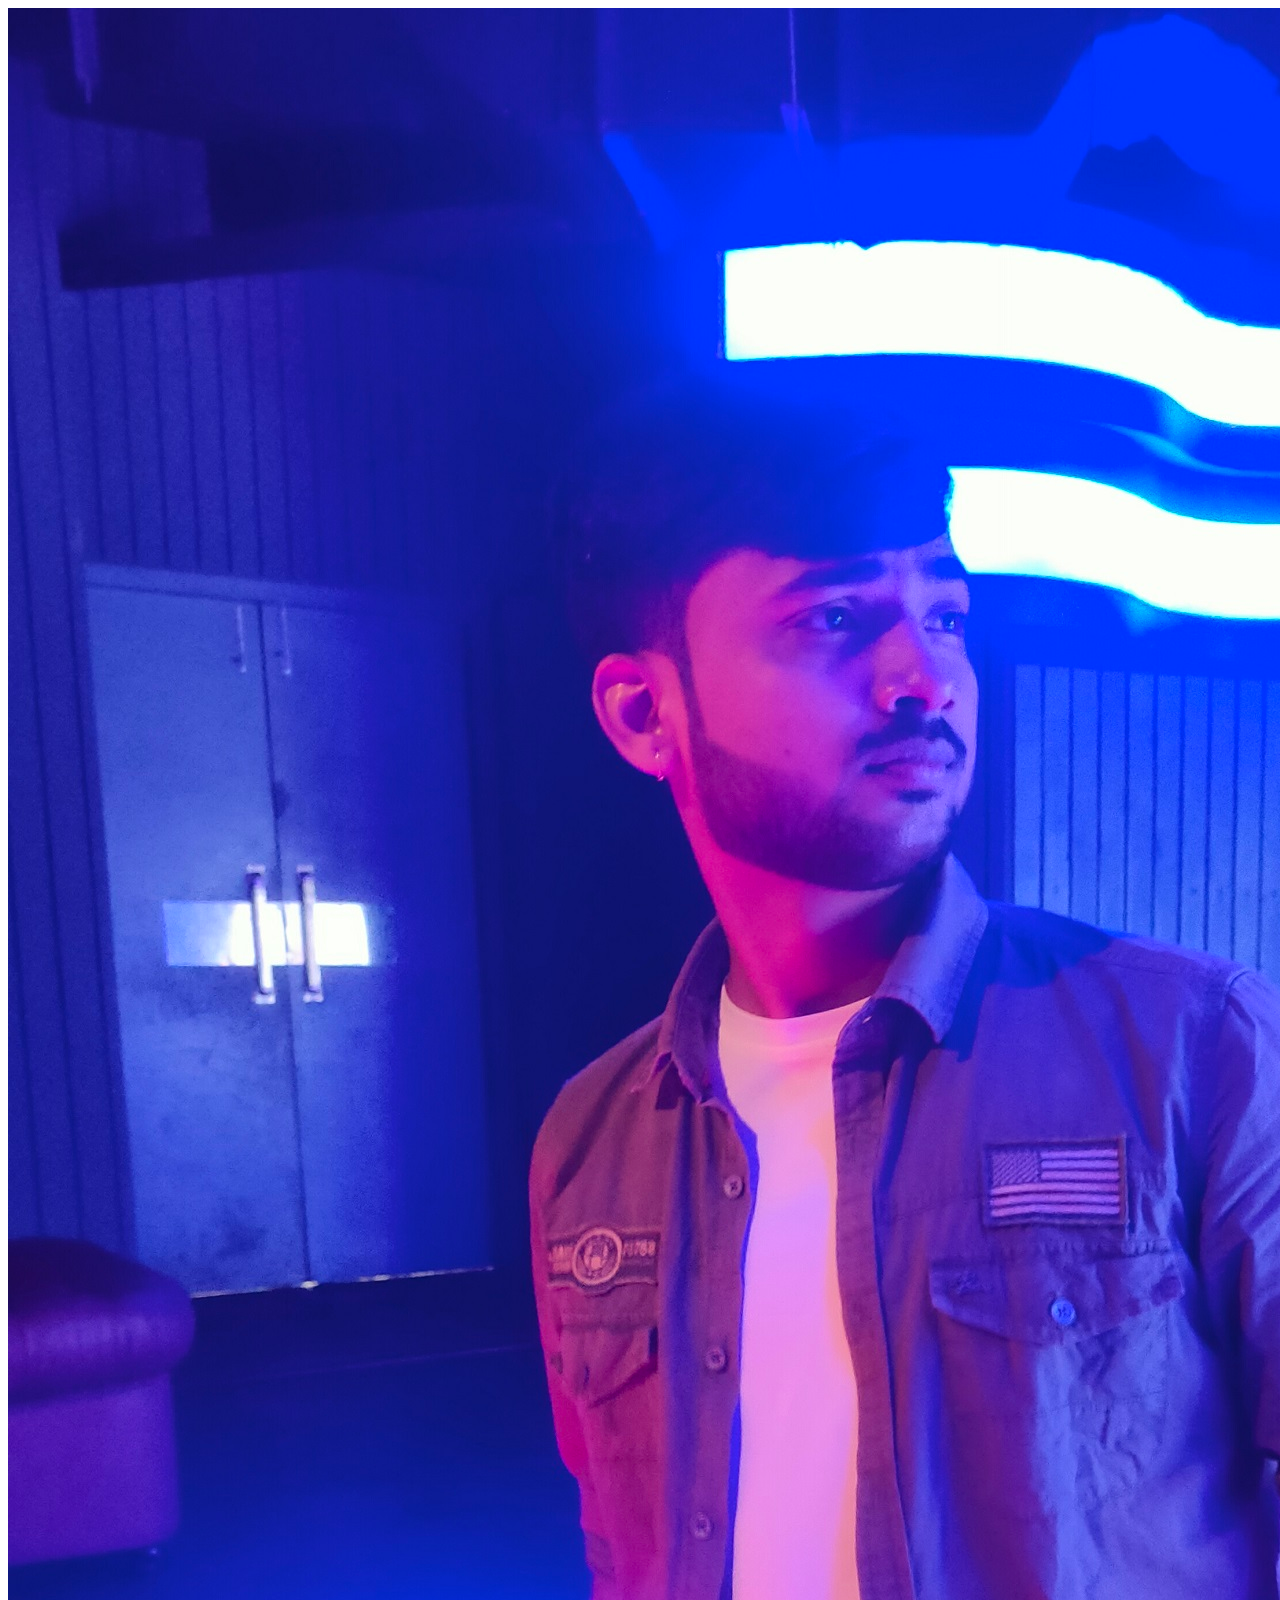
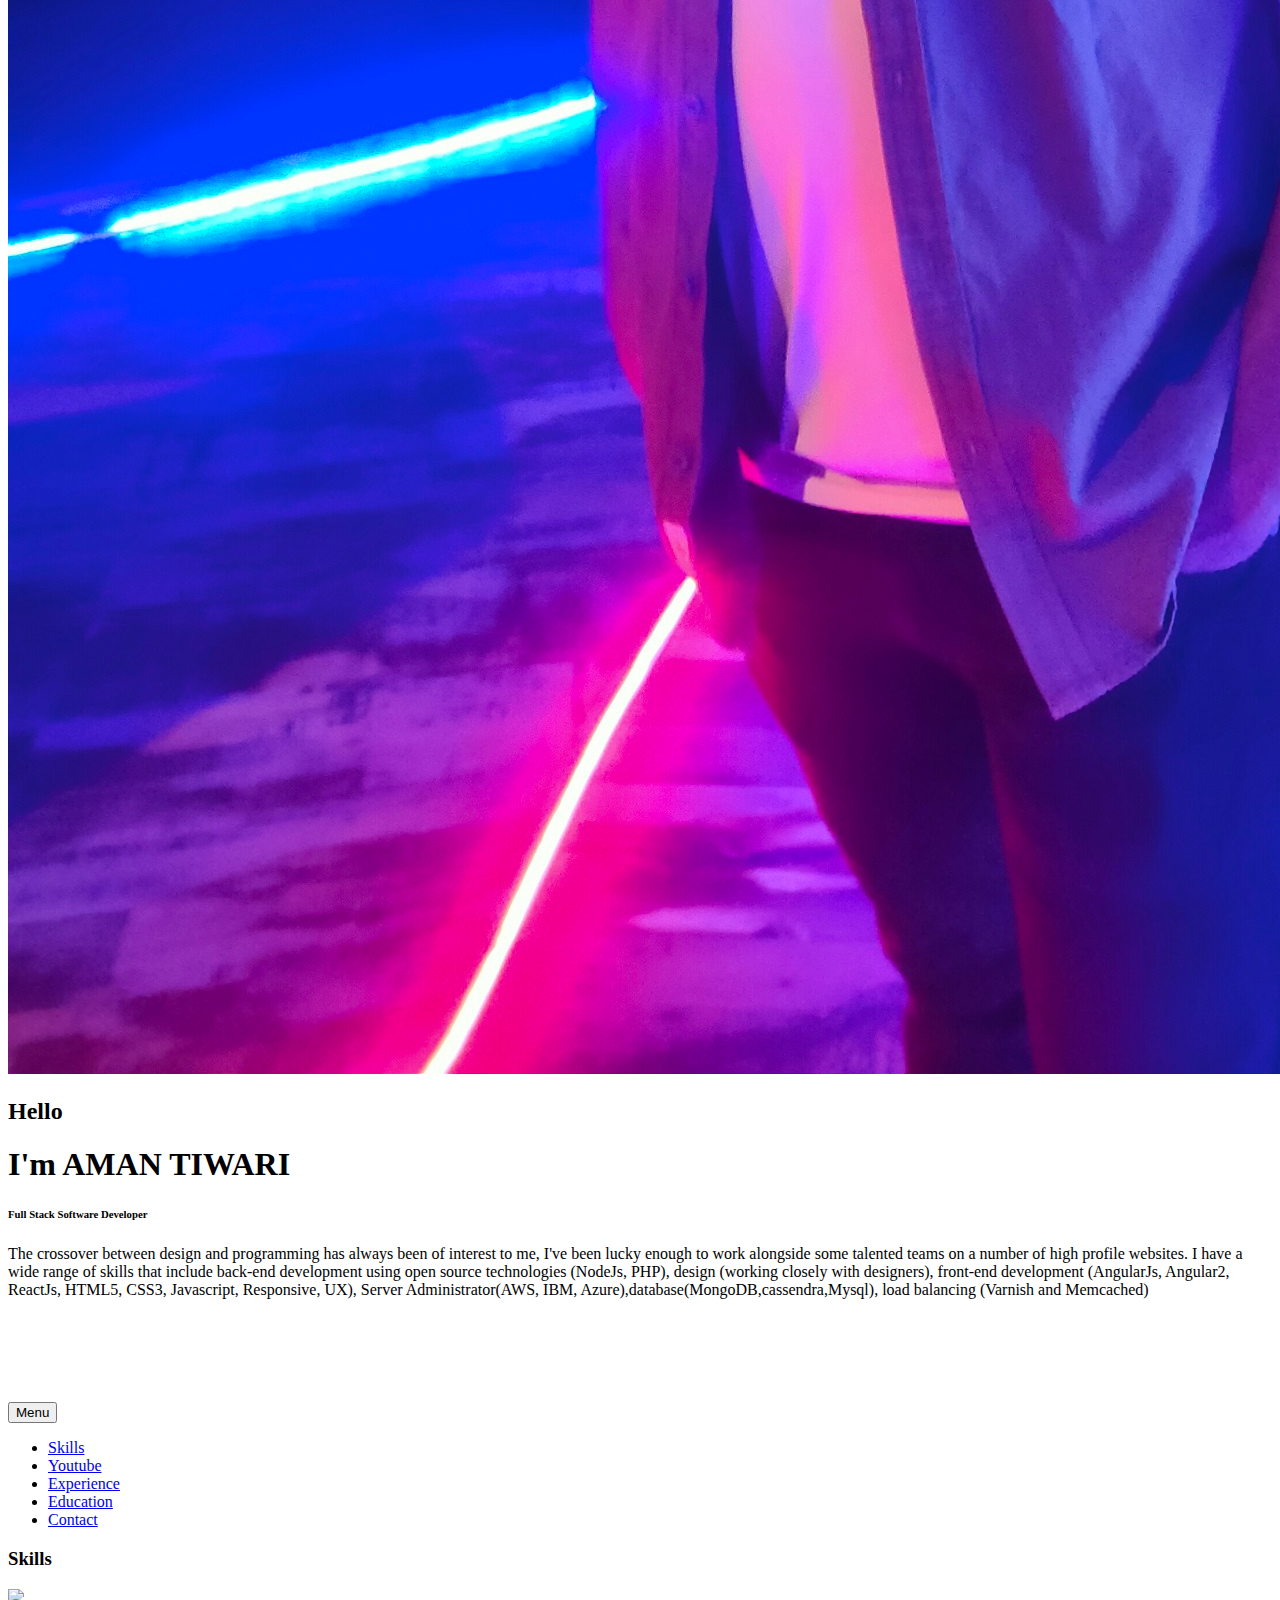
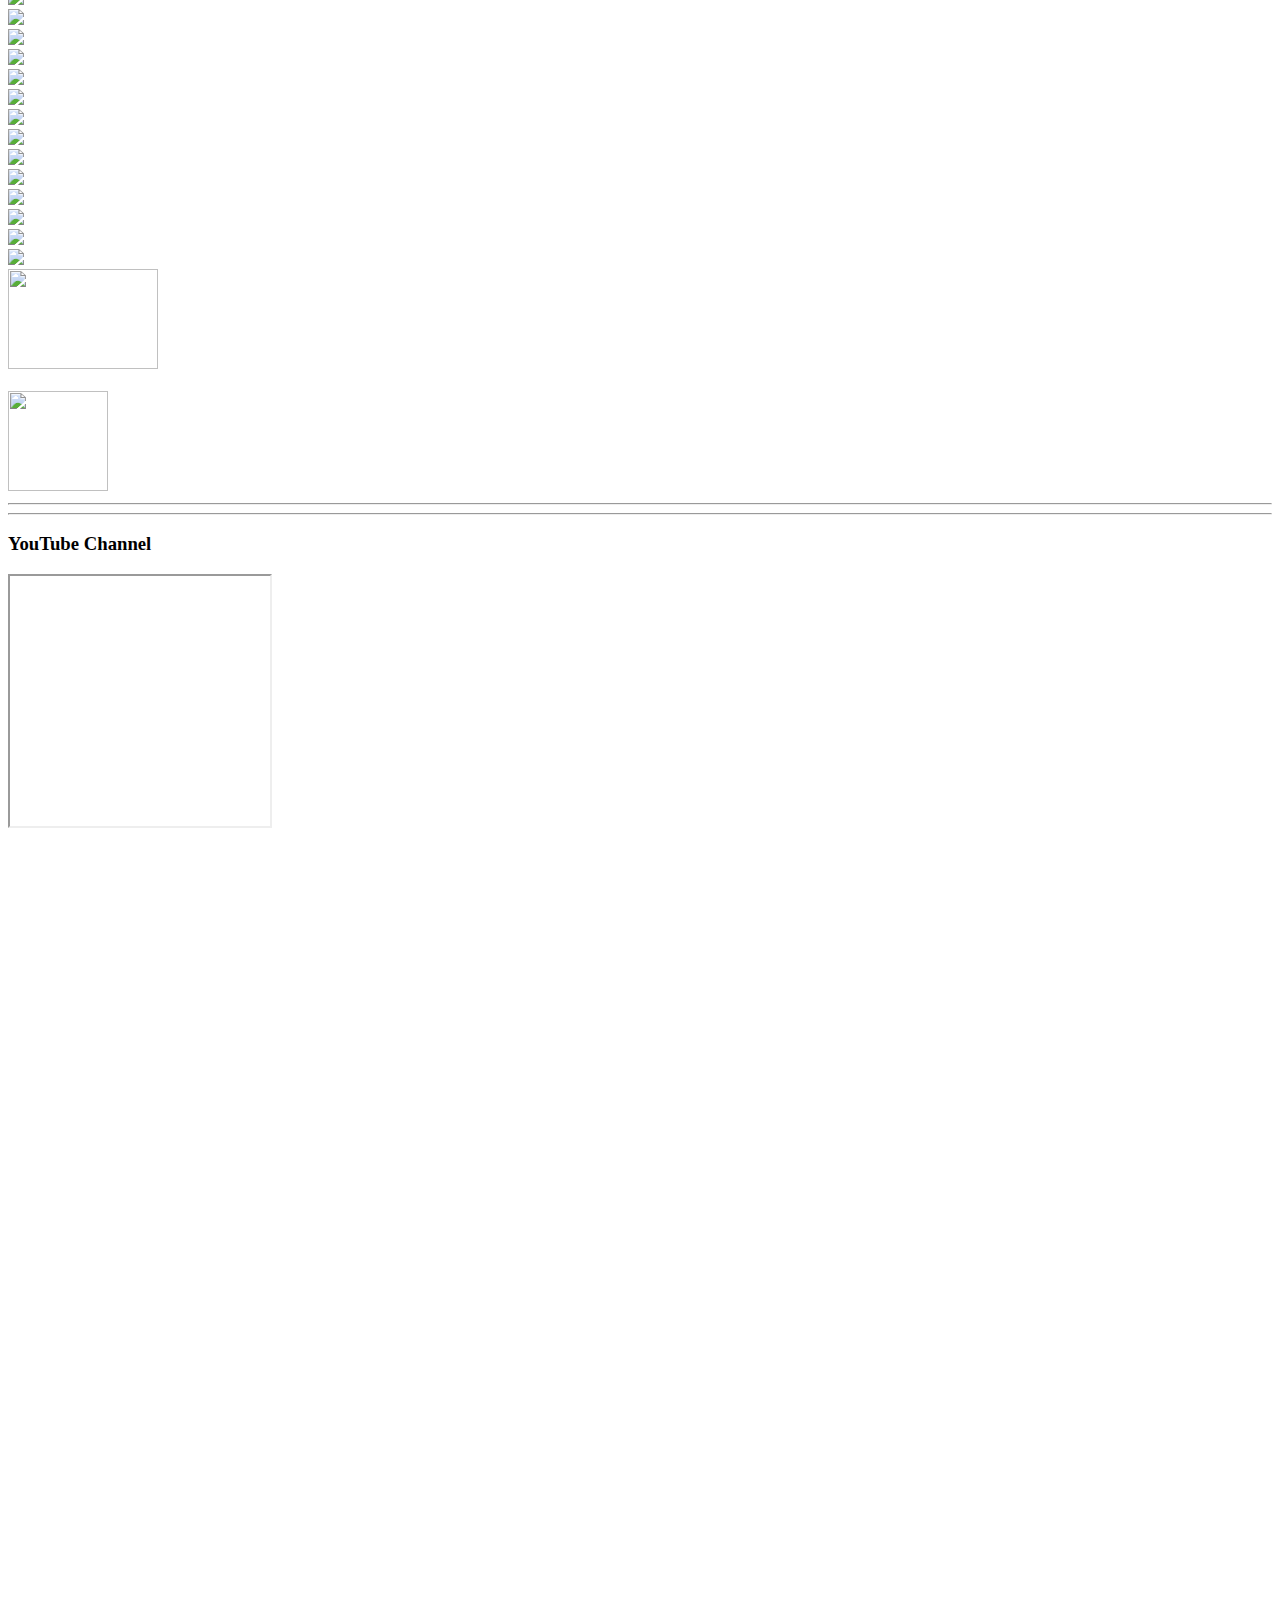
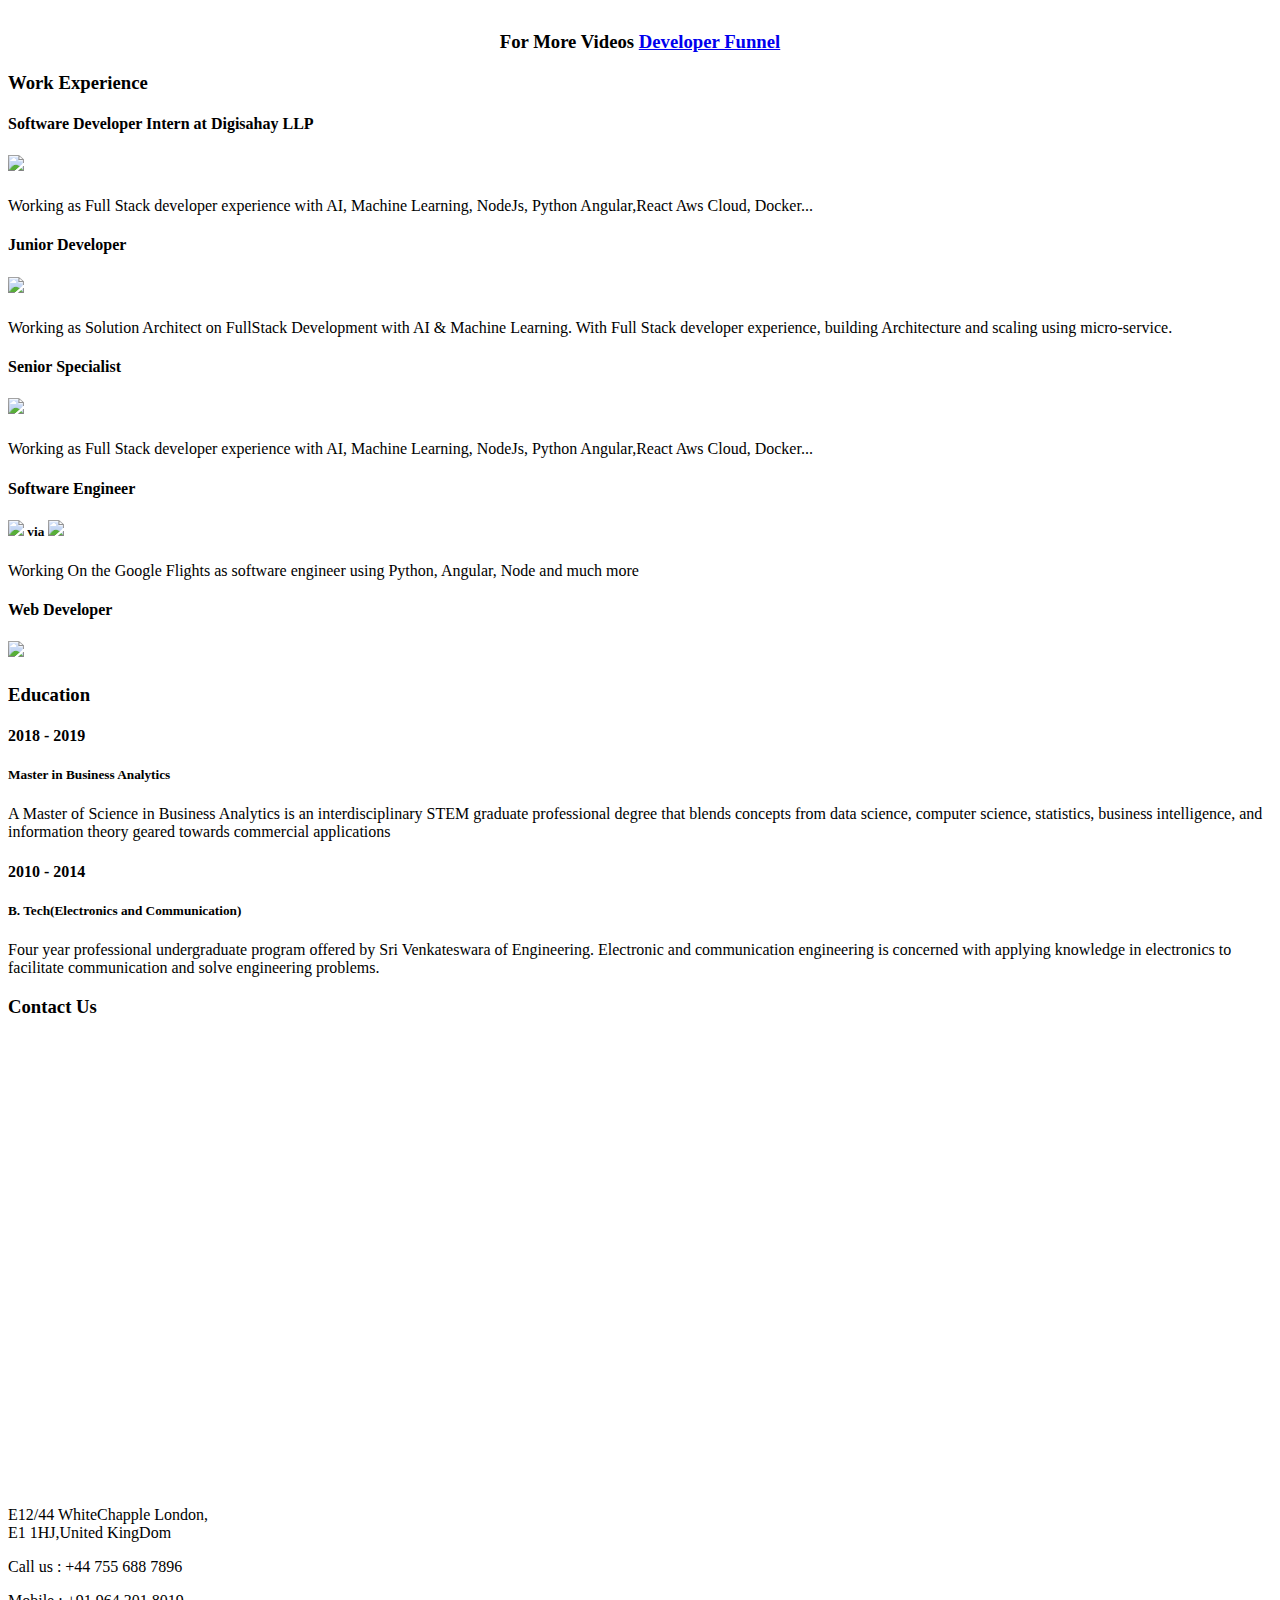
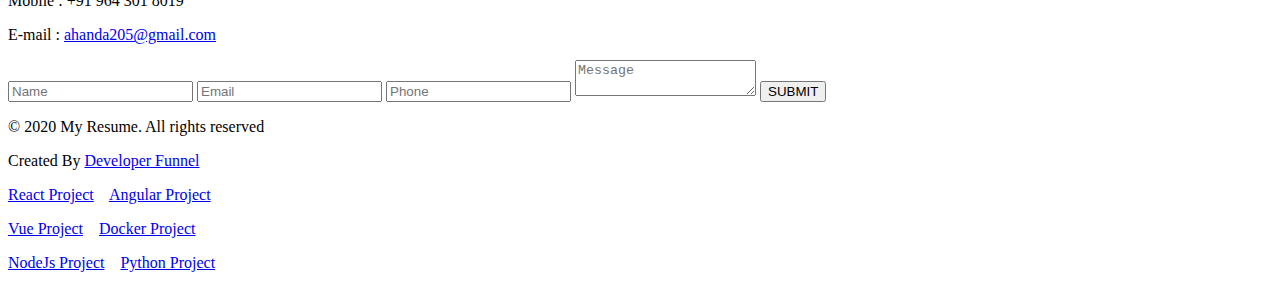
==== index.html @ 2a873261 "updated data" ====
<!DOCTYPE html>
<html>
<head>
	<title>Aman Tiwari- FULL STACK DEVELOPER</title>
	<meta name="viewport" content="width=device-width, initial-scale=1">
	<meta http-equiv="Content-Type" content="text/html; charset=utf-8" />
	<meta name="description"
		content="Full Stack Developer with 8+ Years Experience in Technologies Like Angular7, React, MEAN & MERN Stack, TypeScript, Node, JavaScript, AWS, devops and many more" />

	<meta name="keywords" content="Aman Tiwari, amantiwari, AMAN TIWARI,amantiwari8861,Amantiwari8861, developer, experince, docker, noida, gurgaon, modi, bjp,DeveloperFunnel,Developer Funnel,
artificial intelligence, machine learning, AWS, Angular7, React, Mean, Mern, MongoDb, Python, Php, accenture, ibm, facebook, youtube, netflix, new year, 2019, holidays, elections, olympics, Apple
	SmartPhone Compatible web template, free WebDesigns for Nokia, Samsung, LG, SonyEricsson, Motorola web design" />
	<script
		type="application/x-javascript"> addEventListener("load", function() { setTimeout(hideURLbar, 0); }, false); function hideURLbar(){ window.scrollTo(0,1); } </script>
	<!--mobile apps-->
	<!--Custom Theme files-->
	<link href="css/bootstrap.css" type="text/css" rel="stylesheet" media="all">
	<link href="css/style.css" type="text/css" rel="stylesheet" media="all">
	<link rel="stylesheet" href="css/swipebox.css">
	<!--//Custom Theme files-->
	<!--js-->
	<script src="js/jquery-1.11.1.min.js"></script>
	<link href="css/stackpath.bootstrapcdn.com/font-awesome/4.7.0/css/font-awesome.min.css" rel="stylesheet" />

	<!-- //js -->
	<!--web-fonts-->
	<link href='http://fonts.googleapis.com/css?family=Overlock:400,400italic,700,700italic,900,900italic'
		rel='stylesheet' type='text/css'>
	<link href='http://fonts.googleapis.com/css?family=Roboto+Condensed:400,300,300italic,400italic,700,700italic'
		rel='stylesheet' type='text/css'>
	<!--//web-fonts-->
	<!--start-smooth-scrolling-->
	<script type="text/javascript" src="js/move-top.js"></script>
	<script type="text/javascript" src="js/easing.js"></script>
	<script type="text/javascript">
		jQuery(document).ready(function ($) {
			$(".scroll").click(function (event) {
				event.preventDefault();
				$('html,body').animate({ scrollTop: $(this.hash).offset().top }, 1000);
			});
		});
	</script>
	<!--//end-smooth-scrolling-->
</head>

<body>
	<!--banner-->
	<div id="home" class="banner">
		<div class="banner-info">
			<div class="container">
				<div class="col-md-4 header-left">
					<img src="images/img1.jpg" alt="" />
				</div>
				<div class="col-md-8 header-right">
					<h2>Hello</h2>
					<h1>I'm AMAN TIWARI</h1>
					<h6>Full Stack Software Developer</h6>
					<p>The crossover between design and programming has always been of interest to me, I've been lucky
						enough to work alongside
						some talented teams on a number of high profile websites. I have a wide range of skills
						that include back-end development using open source technologies (NodeJs, PHP),
						design (working closely with designers), front-end development (AngularJs, Angular2, ReactJs,
						HTML5, CSS3, Javascript, Responsive, UX),
						Server Administrator(AWS, IBM, Azure),database(MongoDB,cassendra,Mysql),
						load balancing (Varnish and Memcached)</p>
					<br />
					<p>
						<a href="https://www.facebook.com/amantiwari8861" target="_blank">
							<i class="fa fa-facebook" style="font-size: 32px;"></i>
						</a>&nbsp;
						<a href="https://www.linkedin.com/in/amantiwari8861/" target="_blank">
							<i class="fa fa-linkedin" style="font-size: 32px;"></i>
						</a>&nbsp;
						<a href="https://www.youtube.com/" target="_blank">
							<i class="fa fa-youtube" style="font-size: 32px;"></i>
						</a>&nbsp;
						<a href="https://stackoverflow.com/users/" target="_blank">
							<i class="fa fa-stack-overflow" style="font-size: 32px;"></i>
						</a>&nbsp;
						<a href="https://github.com/amantiwari8861" target="_blank">
							<i class="fa fa-github" style="font-size: 32px;"></i>
						</a>&nbsp;
						<a href="https://t.me/joinchat/" target="_blank">
							<i class="fa fa-telegram" style="font-size: 32px;"></i>
						</a>&nbsp;
						<a href="https://www.instagram.com/amantiwari8861/" target="_blank">
							<i class="fa fa-instagram" style="font-size: 32px;"></i>
						</a>&nbsp;
						<a href="https://medium.com/@amantiwari" target="_blank">
							<i class="fa fa-medium" style="font-size: 32px;"></i>
						</a>&nbsp;
						<a href="https://twitter.com/amantiwari8861" target="_blank">
							<i class="fa fa-twitter" style="font-size: 32px;"></i>
						</a>&nbsp;

					</p>
				</div>
				<div class="clearfix"> </div>
			</div>
		</div>
	</div>
	<!--//banner-->
	<!--top-nav-->
	<div class="top-nav wow">
		<div class="container">
			<div class="navbar-header logo">
				<button type="button" class="navbar-toggle collapsed" data-toggle="collapse"
					data-target="#bs-example-navbar-collapse-1">
					Menu
				</button>
			</div>
			<!-- Collect the nav links, forms, and other content for toggling -->
			<div class="collapse navbar-collapse" id="bs-example-navbar-collapse-1">
				<div class="menu">
					<ul class="nav navbar">
						<li><a href="#skills" class="scroll">Skills</a></li>
						<li><a href="#youtube" class="scroll">Youtube</a></li>
						<li><a href="#work" class="scroll">Experience</a></li>
						<li><a href="#education" class="scroll">Education</a></li>
						<li><a href="#contact" class="scroll">Contact</a></li>
					</ul>
					<div class="clearfix"> </div>
				</div>
			</div>
		</div>
	</div>
	<!--//top-nav-->
	<!--skills-->
	<div id="skills" class="skills">
		<div class="container">
			<h3 class="title">Skills</h3>
			<div class="skills-info">
				<div class="row">
					<div class="col-md-1 bar-grids">
						<img src="images/react.png" />
					</div>
					<div class="col-md-1 bar-grids">
						<img src="images/angular.png" />
					</div>
					<div class="col-md-1 bar-grids">
						<img src="images/node.png" />
					</div>
					<div class="col-md-1 bar-grids">
						<img src="images/Vue.png" />
					</div>
					<div class="col-md-1 bar-grids">
						<img src="images/mongo.png" />
					</div>
					<div class="col-md-1 bar-grids">
						<img src="images/docker.png" />
					</div>
					<div class="col-md-1 bar-grids">
						<img src="images/python.png" />
					</div>
					<div class="col-md-1 bar-grids">
						<img src="images/AI.png" />
					</div>
					<div class="col-md-1 bar-grids">
						<img src="images/machine-learnin.png" />
					</div>
					<div class="col-md-1 bar-grids">
						<img src="images/ansible.png" />
					</div>

					<div class="col-md-1 bar-grids">
						<img src="images/html.png" />
					</div>
					<div class="col-md-1 bar-grids">
						<img src="images/css.png" />
					</div>
					<div class="col-md-1 bar-grids">
						<img src="images/aws.png" />

					</div>
					<div class="col-md-1 bar-grids">
						<img src="images/kubernates.png" />

					</div>
					<div class="col-md-1 bar-grids">
						<img src="images/gcp.png" style="height:100px;width:150px" />

					</div>
					&nbsp;&nbsp;&nbsp;
					<div class="col-md-1 bar-grids">
						<img src="images/java.png" style="height:100px;width:100px" />

					</div>


				</div>


			</div>
			<div class="clearfix"> </div>
		</div>
	</div>
	</div>
	<hr>
	<hr />
	<h3 class="title">YouTube Channel</h3>
	<div id="youtube">
		<div class="container">
			<div class="row">
				<div class="col-md-3">
					<iframe width="260" height="250" src="https://www.youtube.com/embed/_pddKYARoPY" frameborder="2"
						allow="accelerometer; autoplay; encrypted-media; gyroscope; picture-in-picture"
						allowfullscreen></iframe>
				</div>
				<div class="col-md-3">
					<iframe width="260" height="250" src="https://www.youtube.com/embed/O3SvhpnSZWY" frameborder="0"
						allow="accelerometer; autoplay; encrypted-media; gyroscope; picture-in-picture"
						allowfullscreen></iframe>
				</div>
				<div class="col-md-3">

					<iframe width="260" height="250" src="https://www.youtube.com/embed/diA8U_hJo0w" frameborder="0"
						allow="accelerometer; autoplay; encrypted-media; gyroscope; picture-in-picture"
						allowfullscreen></iframe>

				</div>
				<div class="col-md-3">
					<iframe width="260" height="250" src="https://www.youtube.com/embed/AOn-_yNI1kM" frameborder="0"
						allow="accelerometer; autoplay; encrypted-media; gyroscope; picture-in-picture"
						allowfullscreen></iframe>
				</div>
			</div>
			<br />
			<div>
				<center>
					<h3>For More Videos
						<a target="_blank"
							href="https://www.youtube.com/channel/UC26NMdgQBbY6wunk_vZwQZQ/videos">Developer Funnel</a>
					</h3>
				</center>
			</div>

		</div>
	</div>
	<!--Work Experience-->
	<div id="work" class="education">
		<div class="container">
			<h3 class="title">Work Experience</h3>
			<div class="work-info">
				<div class="col-md-6 work-right work-right2">
					<h4>Software Developer Intern at Digisahay LLP</h4>
				</div>
				<div class="col-md-6 work-left work-left2">
					<h5 style="border:none"> <img src="images/amex.png" /> <span
							class="glyphicon glyphicon-education"></span></h5>
					<p>Working as Full Stack developer experience with
						AI, Machine Learning, NodeJs, Python Angular,React
						Aws Cloud, Docker...
					</p>
				</div>
				<div class="clearfix"> </div>
			</div>
			<div class="work-info">
				<div class="col-md-6 work-left">
					<h4>Junior Developer</h4>
				</div>
				<div class="col-md-6 work-right">
					<h5 style="border:none"><span class="glyphicon glyphicon-education"> </span> <img
							src="images/ibm-logo.png"></h5>
					<p>Working as Solution Architect on FullStack Development with AI & Machine Learning.
						With Full Stack developer experience, building
						Architecture and scaling using micro-service.
					</p>
				</div>
				<div class="clearfix"> </div>
			</div>
			<div class="work-info">
				<div class="col-md-6 work-right work-right2">
					<h4>Senior Specialist</h4>
				</div>
				<div class="col-md-6 work-left work-left2">
					<h5 style="border:none"> <img src="images/hcl.png" /> <span
							class="glyphicon glyphicon-education"></span></h5>
					<p>Working as Full Stack developer experience with
						AI, Machine Learning, NodeJs, Python Angular,React
						Aws Cloud, Docker...
					</p>
				</div>
				<div class="clearfix"> </div>
			</div>
			<div class="work-info">
				<div class="col-md-6 work-left">
					<h4>Software Engineer</h4>
				</div>
				<div class="col-md-6 work-right">
					<h5 style="border:none"><span class="glyphicon glyphicon-education">
						</span> <img src="images/google.png"> via
						<img src="images/GlobalLogic.png">
					</h5>
					<p>Working On the Google Flights as software engineer
						using Python, Angular, Node and much more
					</p>
				</div>
				<div class="clearfix"> </div>
			</div>
			<div class="work-info">
				<div class="col-md-6 work-right work-right2">
					<h4>Web Developer</h4>
				</div>
				<div class="col-md-6 work-left work-left2">
					<h5 style="border:none"><img src="images/antfarm-logo.png">
						<span class="glyphicon glyphicon-education"></span>
					</h5>
				</div>
				<div class="clearfix"> </div>
			</div>
		</div>
	</div>

	<!--Education-->
	<div id="education" class="work">
		<div class="container">
			<h3 class="title">Education</h3>
			<div class="work-info">
				<div class="col-md-6 work-left">
					<h4>2018 - 2019 </h4>
				</div>
				<div class="col-md-6 work-right">
					<h5><span class="glyphicon glyphicon-briefcase"> </span>Master in Business Analytics</h5>
					<p> A Master of Science in Business Analytics is an interdisciplinary
						STEM graduate professional degree that blends concepts from data science,
						computer science, statistics, business intelligence,
						and information theory geared towards commercial applications</p>
				</div>
				<div class="clearfix"> </div>
			</div>
			<div class="work-info">
				<div class="col-md-6 work-right work-right2">
					<h4>2010 - 2014 </h4>
				</div>
				<div class="col-md-6 work-left work-left2">
					<h5> B. Tech(Electronics and Communication) <span class="glyphicon glyphicon-briefcase"> </span>
					</h5>
					<p> Four year professional undergraduate program offered by Sri Venkateswara
						of Engineering.
						Electronic and communication engineering is concerned with applying
						knowledge in electronics to facilitate communication and solve engineering problems.
					</p>
				</div>
				<div class="clearfix"> </div>
			</div>
		</div>
	</div>


	<!--//portfolio-->
	<!--contact -->
	<div class="welcome contact" id="contact">
		<div class="container">
			<h3 class="title">Contact Us</h3>
			<div class="contact-row">
				<div class="col-md-6 contact-left">
					<iframe
						src=""
						width="600" height="450" frameborder="0" style="border:0" allowfullscreen></iframe>
				</div>
				<div class="col-md-6 contact-right">
					<div class="address-left">
						<p>E12/44 WhiteChapple London,<br> E1 1HJ,United KingDom </p>
					</div>
					<div class="address-right">
						<p>Call us : +44 755 688 7896</p>
						<p>Mobile : +91 964 301 8019</p>
						<p>E-mail : <a href="mailto:ahanda205@gmail.com">ahanda205@gmail.com</a></p>
					</div>
					<div class="clearfix"></div>
					<div class="contact-form">
						<form action="mailto:amantiwari8861@gmail.com" method="post">
							<input type="text" name="Name" placeholder="Name" required="">
							<input class="email" name="Email" type="text" placeholder="Email" required="">
							<input class="phone" name="phone" type="text" placeholder="Phone" required="">
							<textarea name="Message" placeholder="Message" required=""></textarea>
							<input type="submit" value="SUBMIT">
						</form>
					</div>
				</div>
				<div class="clearfix"></div>
			</div>
		</div>
	</div>
	<!--//contact -->
	<!--footer-->
	<div class="footer">
		<div class="container">
			<p>© 2020 My Resume. All rights reserved
			<p>Created By <a target="_blank" href="http://developerfunnel.com/">Developer Funnel</a></p>
			<p><a href="https://github.com/Aakashdeveloper/React-Redux">React Project</a> &nbsp;&nbsp; <a
					href="https://github.com/Aakashdeveloper/Alamelu_Angular">Angular Project</a></p>
			<p><a href="https://github.com/Aakashdeveloper/VueJs">Vue Project</a> &nbsp;&nbsp; <a
					href="https://github.com/Aakashdeveloper/Node_Docker">Docker Project</a></p>
			<p><a href="https://github.com/Aakashdeveloper/ngServer">NodeJs Project</a> &nbsp;&nbsp; <a
					href="https://github.com/Aakashdeveloper/Python-Flask">Python Project</a></p>
			</p>
		</div>
	</div>
	<!--//footer-->
	<!--smooth-scrolling-of-move-up-->
	<script type="text/javascript">
		$(document).ready(function () {

			var defaults = {
				containerID: 'toTop', // fading element id
				containerHoverID: 'toTopHover', // fading element hover id
				scrollSpeed: 1200,
				easingType: 'linear'
			};

			$().UItoTop({ easingType: 'easeOutQuart' });

		});
	</script>
	<!-- Global site tag (gtag.js) - Google Analytics -->
	<script async src="https://www.googletagmanager.com/gtag/js?id=UA-131256843-1"></script>
	<script>
		window.dataLayer = window.dataLayer || [];
		function gtag() { dataLayer.push(arguments); }
		gtag('js', new Date());

		gtag('config', 'UA-131256843-1');
	</script>
	<script type="text/javascript">
		$(document).ready(function () {

			$(window).scroll(function () {
				gtag();
			})

		});
	</script>

	<!--//smooth-scrolling-of-move-up-->
	<!-- Bootstrap core JavaScript
    ================================================== -->
	<!-- Placed at the end of the document so the pages load faster -->
	<script src="js/bootstrap.js"></script>
</body>
</html>
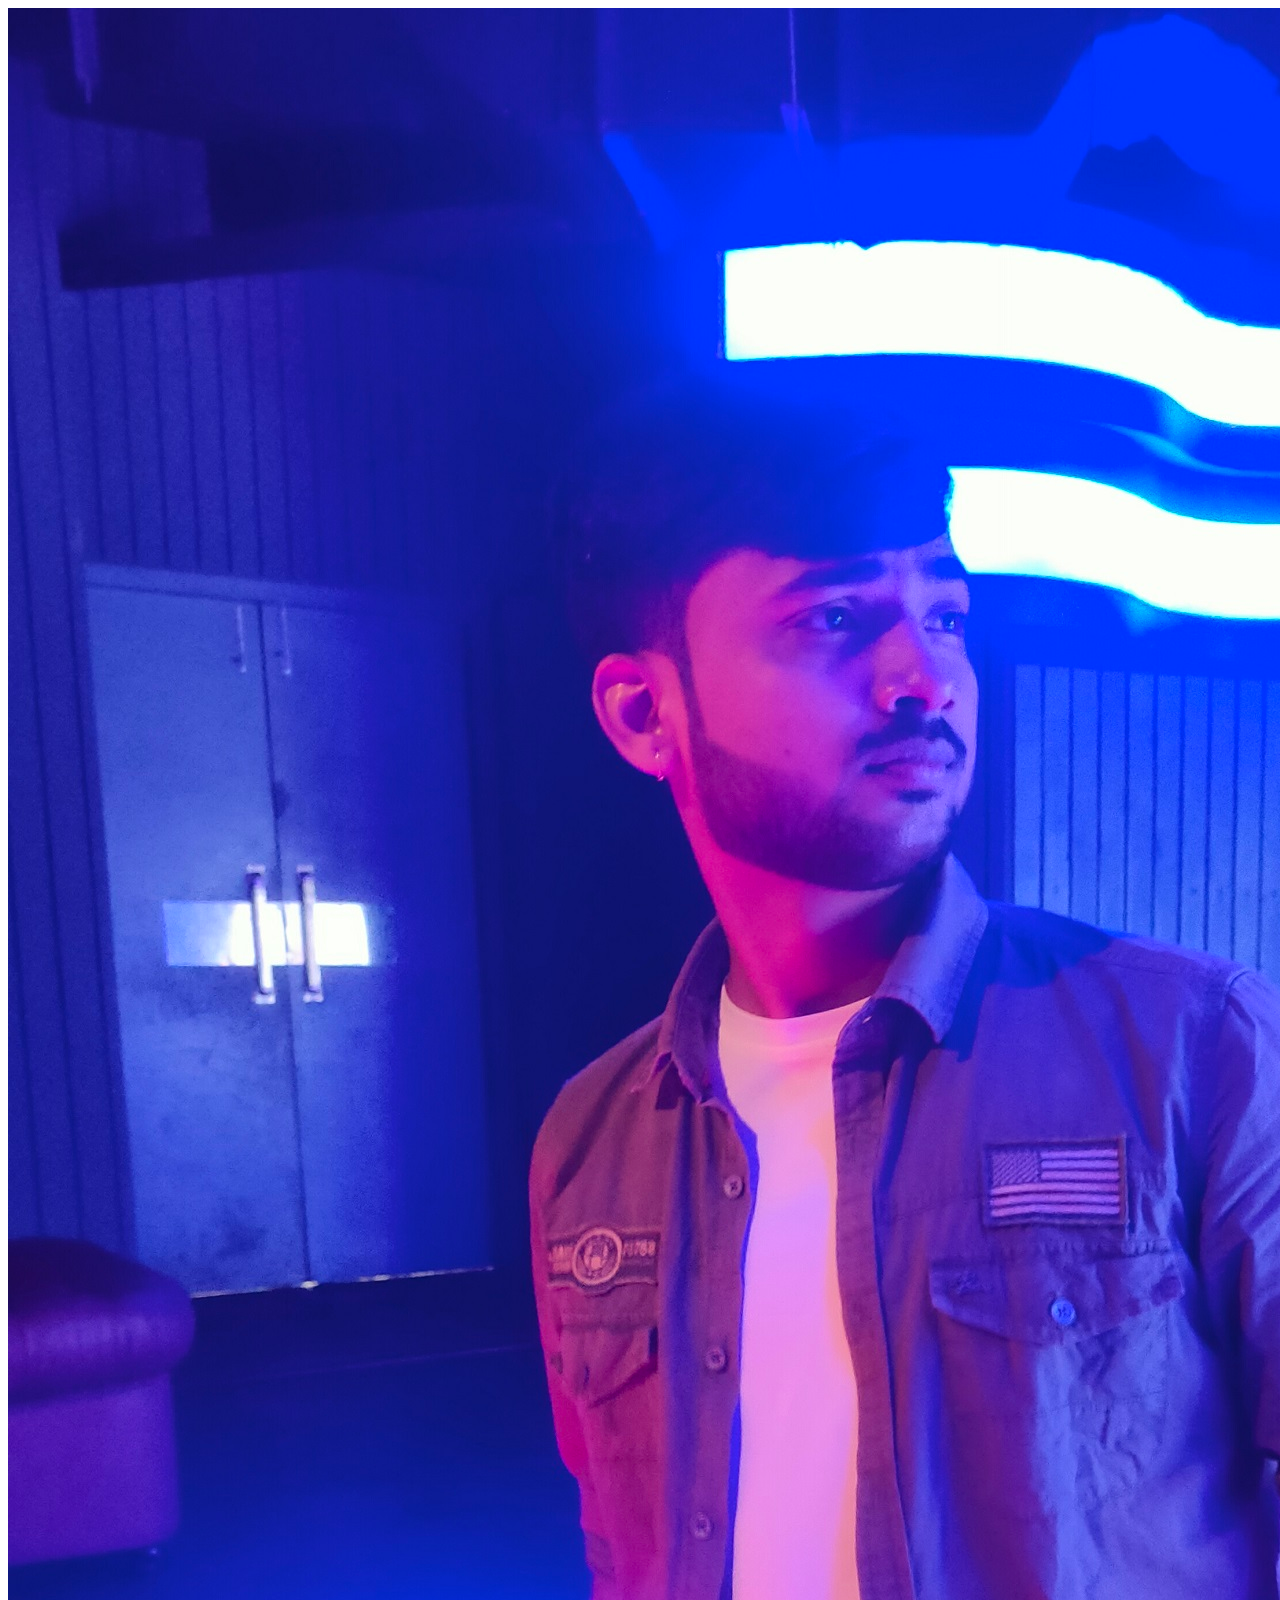
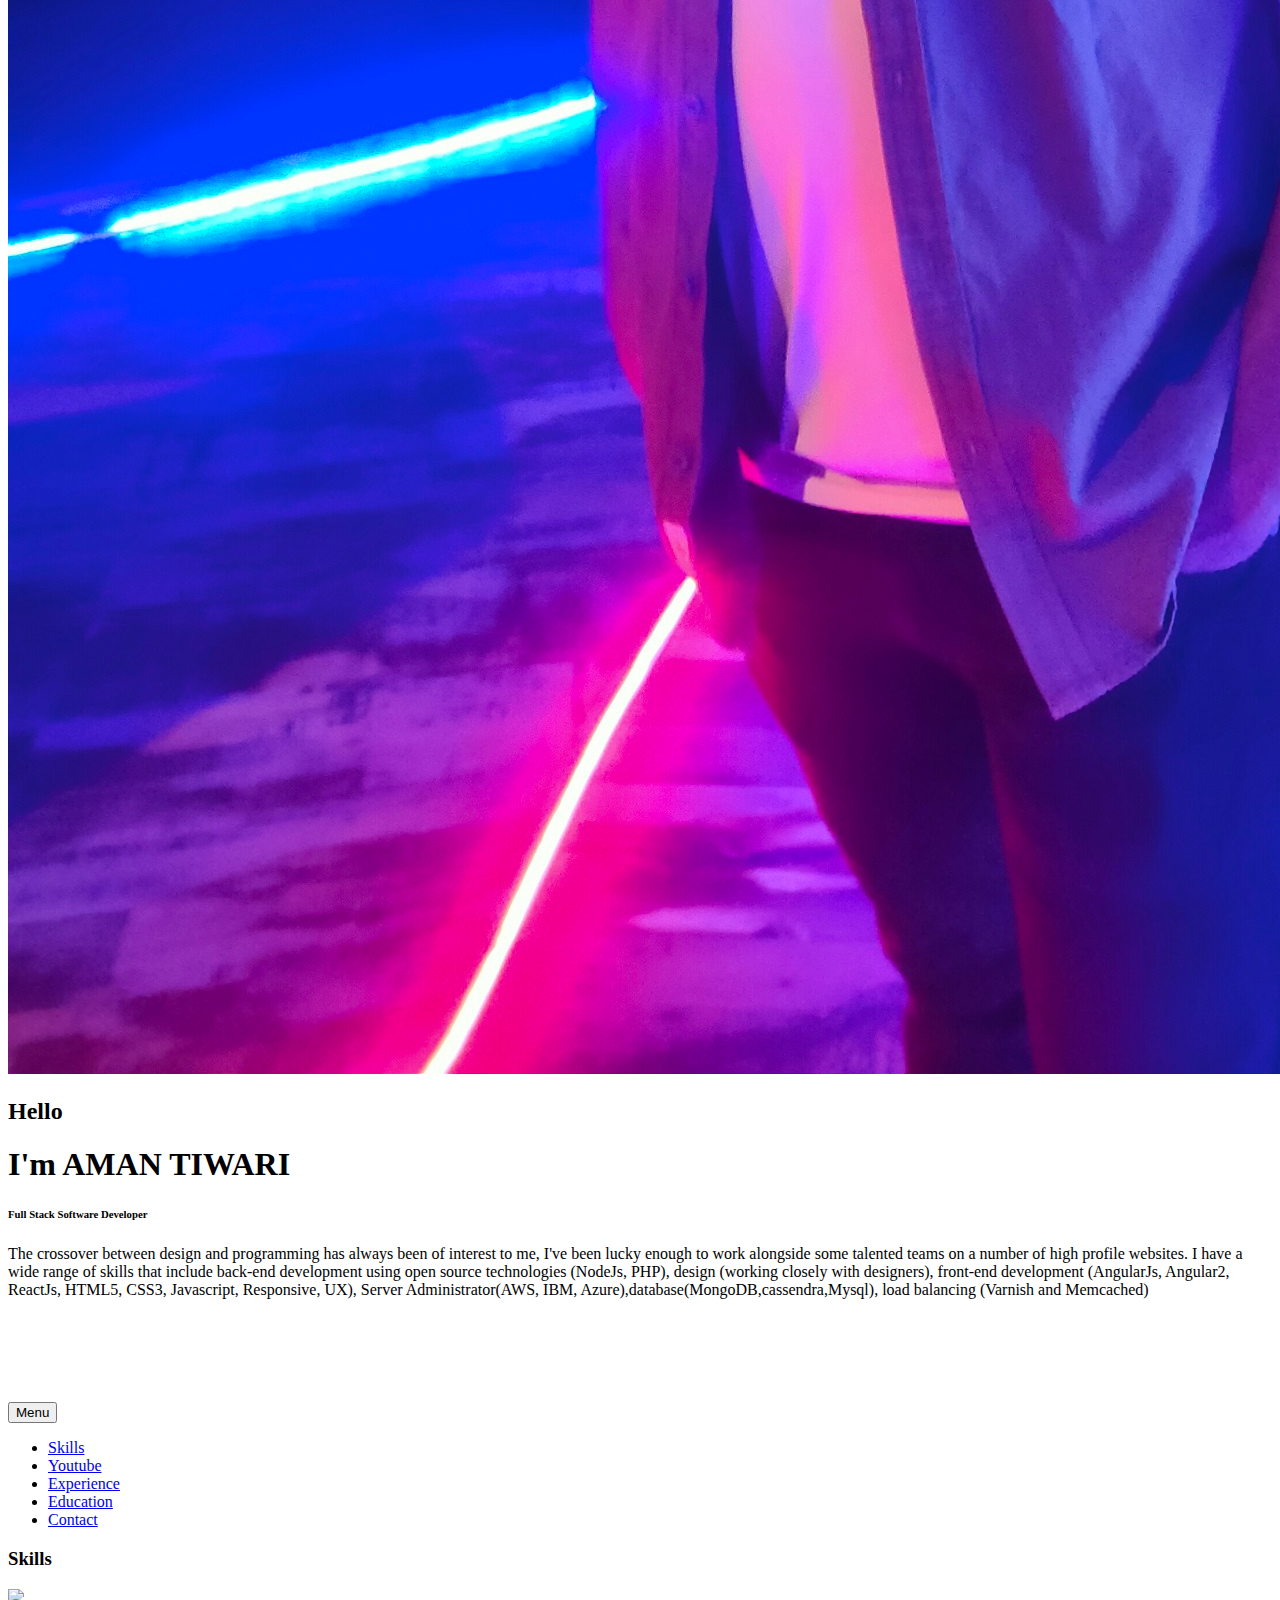
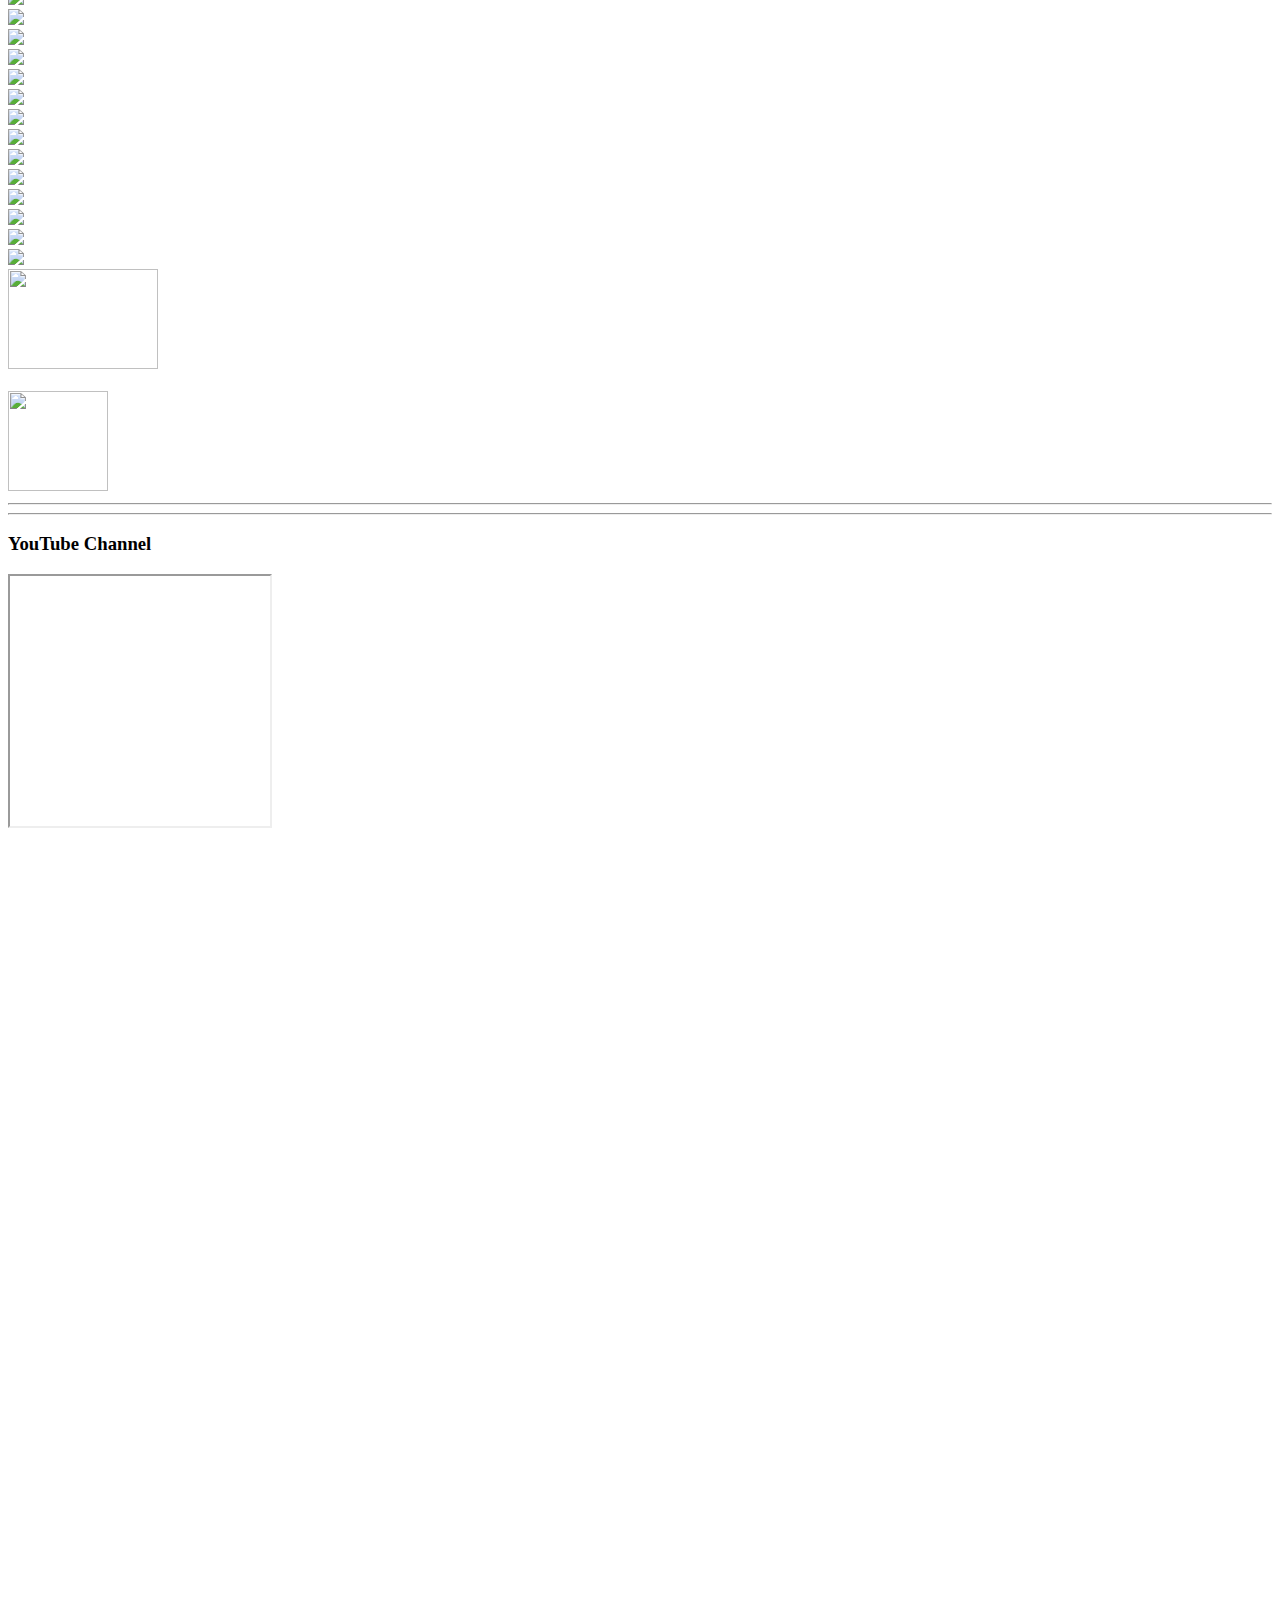
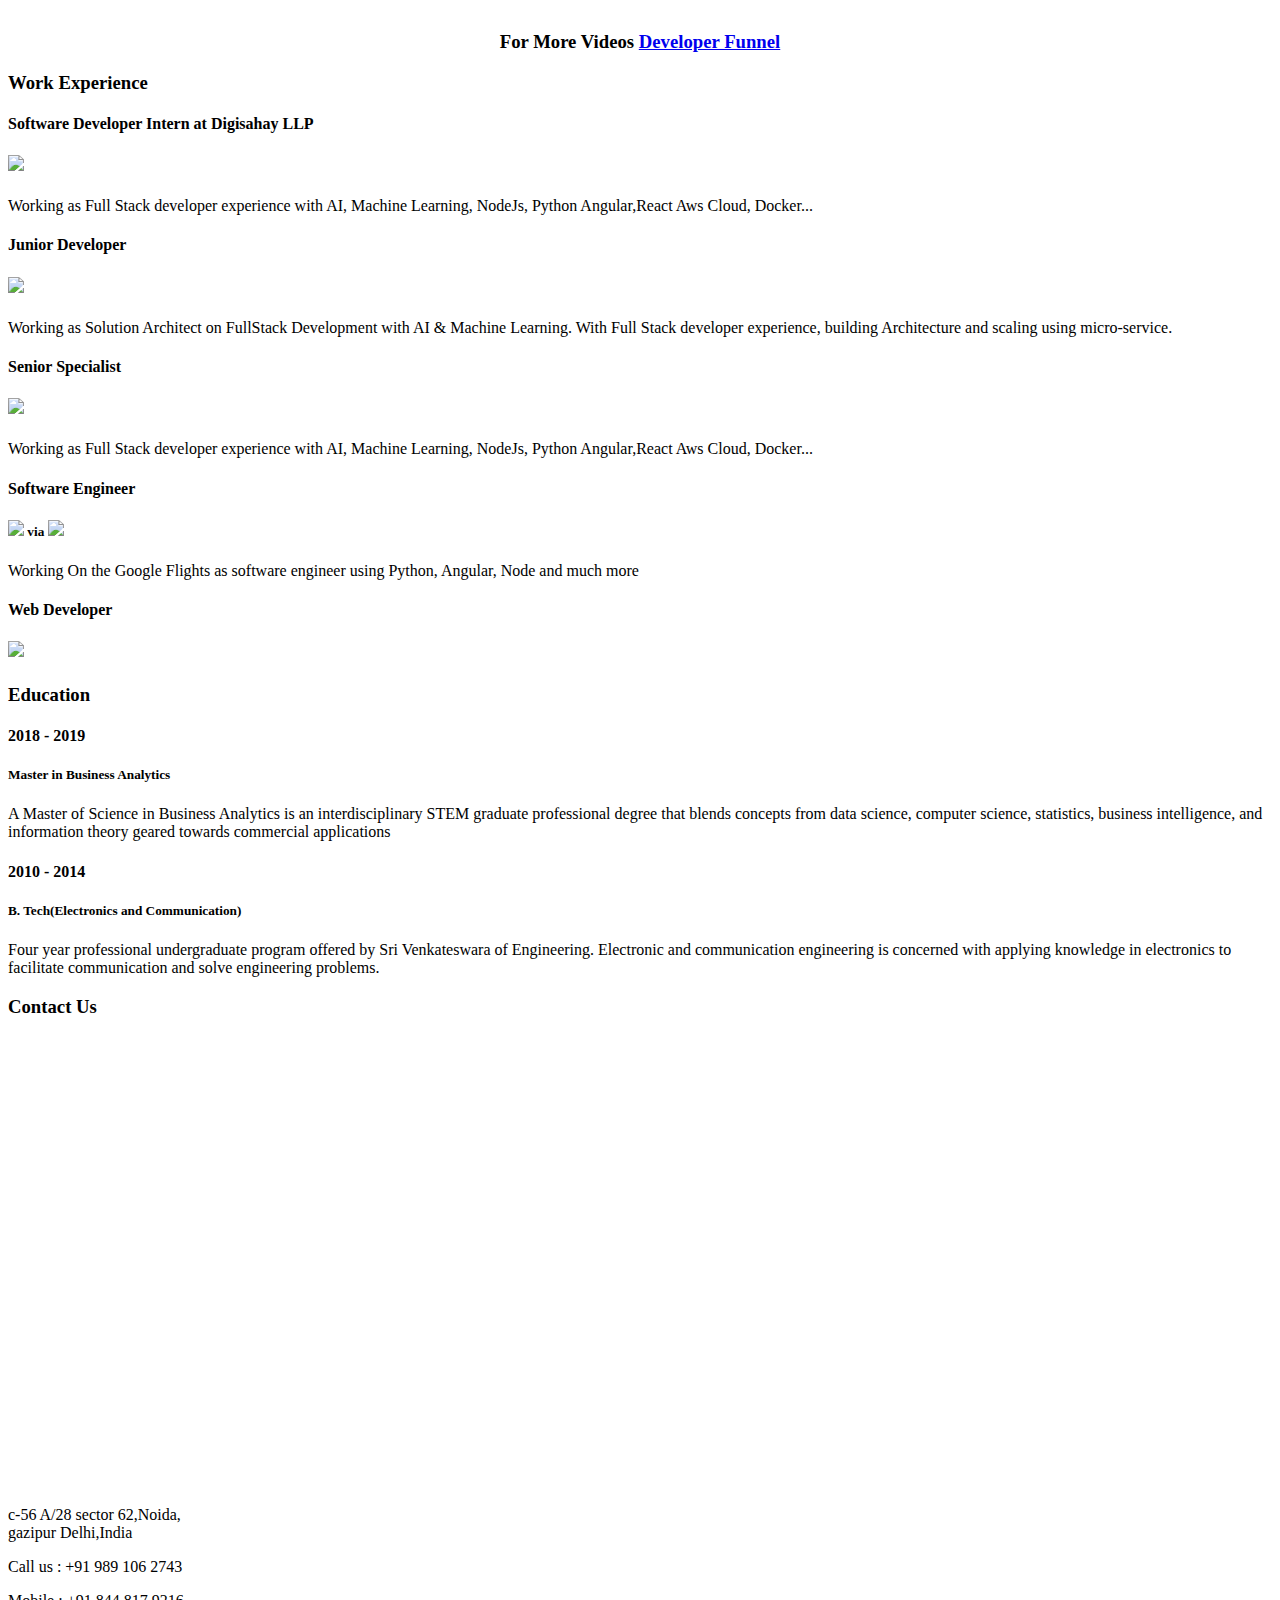
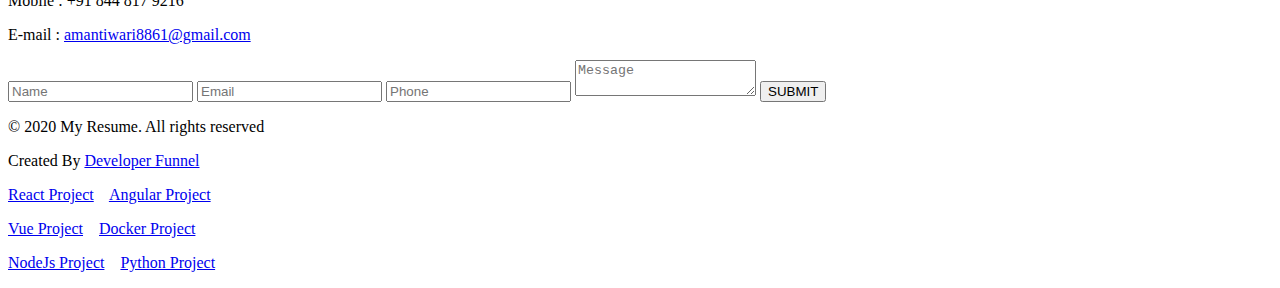
==== commit a73c85b9: "update 3.0" ====
--- a/index.html
+++ b/index.html
@@ -355,17 +355,17 @@
 			<div class="contact-row">
 				<div class="col-md-6 contact-left">
 					<iframe
-						src=""
+						src="https://www.google.com/maps/embed?pb=!1m18!1m12!1m3!1d3502.4922651477073!2d77.3634996150359!3d28.615004982424683!2m3!1f0!2f0!3f0!3m2!1i1024!2i768!4f13.1!3m3!1m2!1s0x390ce54297273d59%3A0xeabc8e97a4e3330c!2sNIIT%20Noida%20Sector%2062%20Centre!5e0!3m2!1sen!2sin!4v1652175348794!5m2!1sen!2sin"
 						width="600" height="450" frameborder="0" style="border:0" allowfullscreen></iframe>
 				</div>
 				<div class="col-md-6 contact-right">
 					<div class="address-left">
-						<p>E12/44 WhiteChapple London,<br> E1 1HJ,United KingDom </p>
+						<p>c-56 A/28 sector 62,Noida,<br>gazipur Delhi,India </p>
 					</div>
 					<div class="address-right">
-						<p>Call us : +44 755 688 7896</p>
-						<p>Mobile : +91 964 301 8019</p>
-						<p>E-mail : <a href="mailto:ahanda205@gmail.com">ahanda205@gmail.com</a></p>
+						<p>Call us : +91 989 106 2743</p>
+						<p>Mobile : +91 844 817 9216</p>
+						<p>E-mail : <a href="mailto:amantiwari8861@gmail.com">amantiwari8861@gmail.com</a></p>
 					</div>
 					<div class="clearfix"></div>
 					<div class="contact-form">
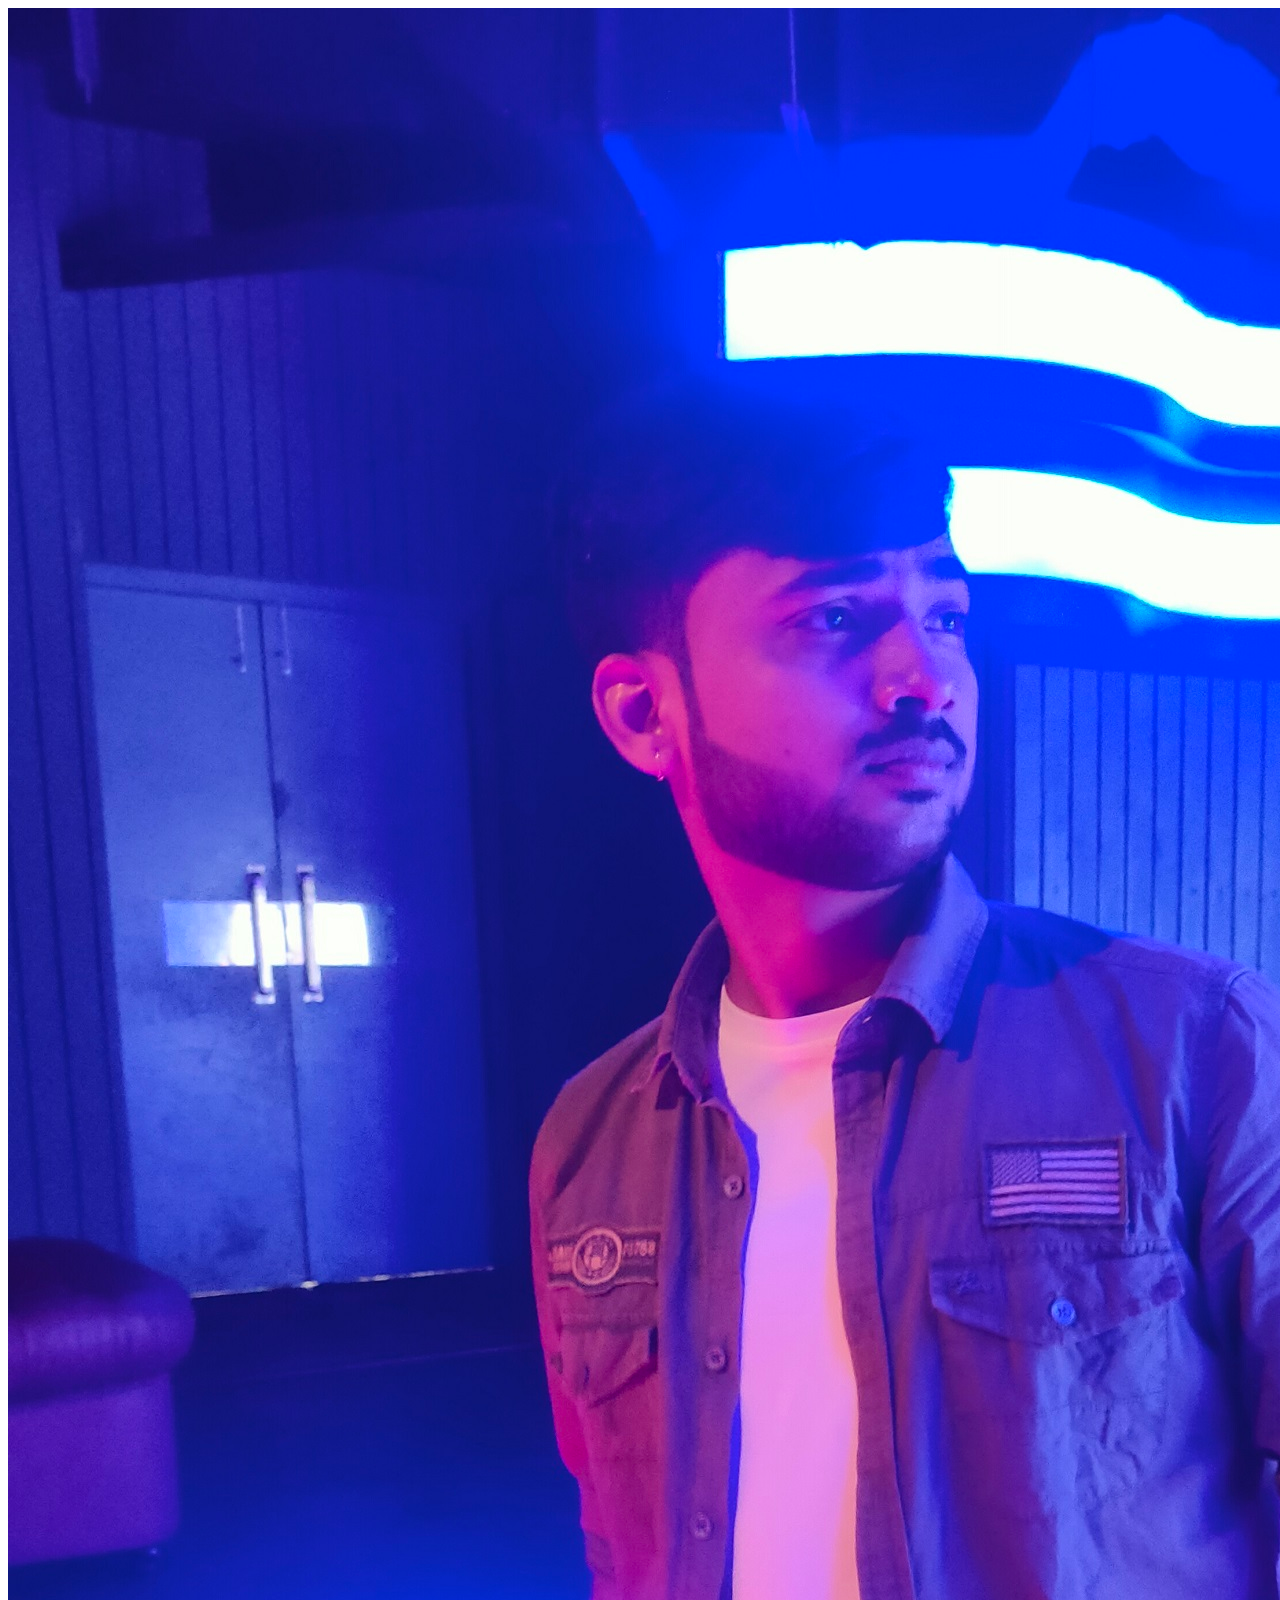
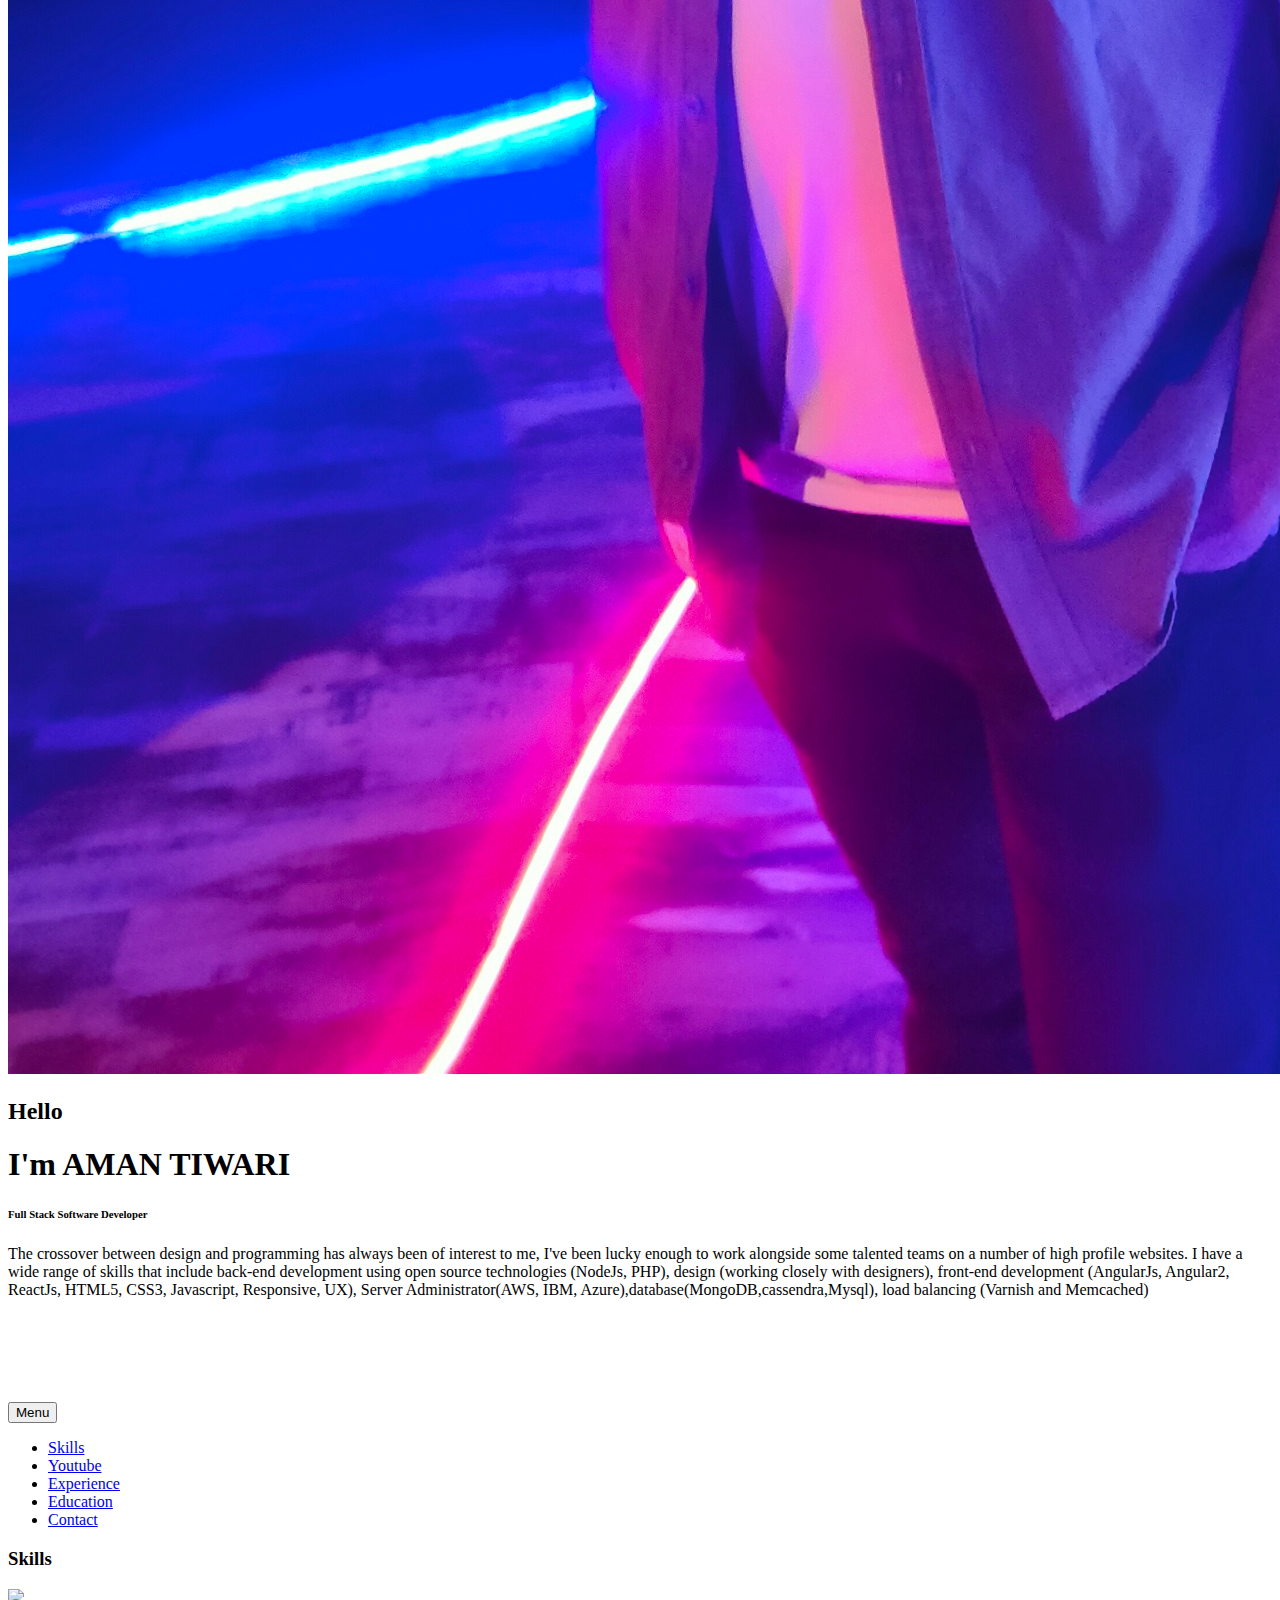
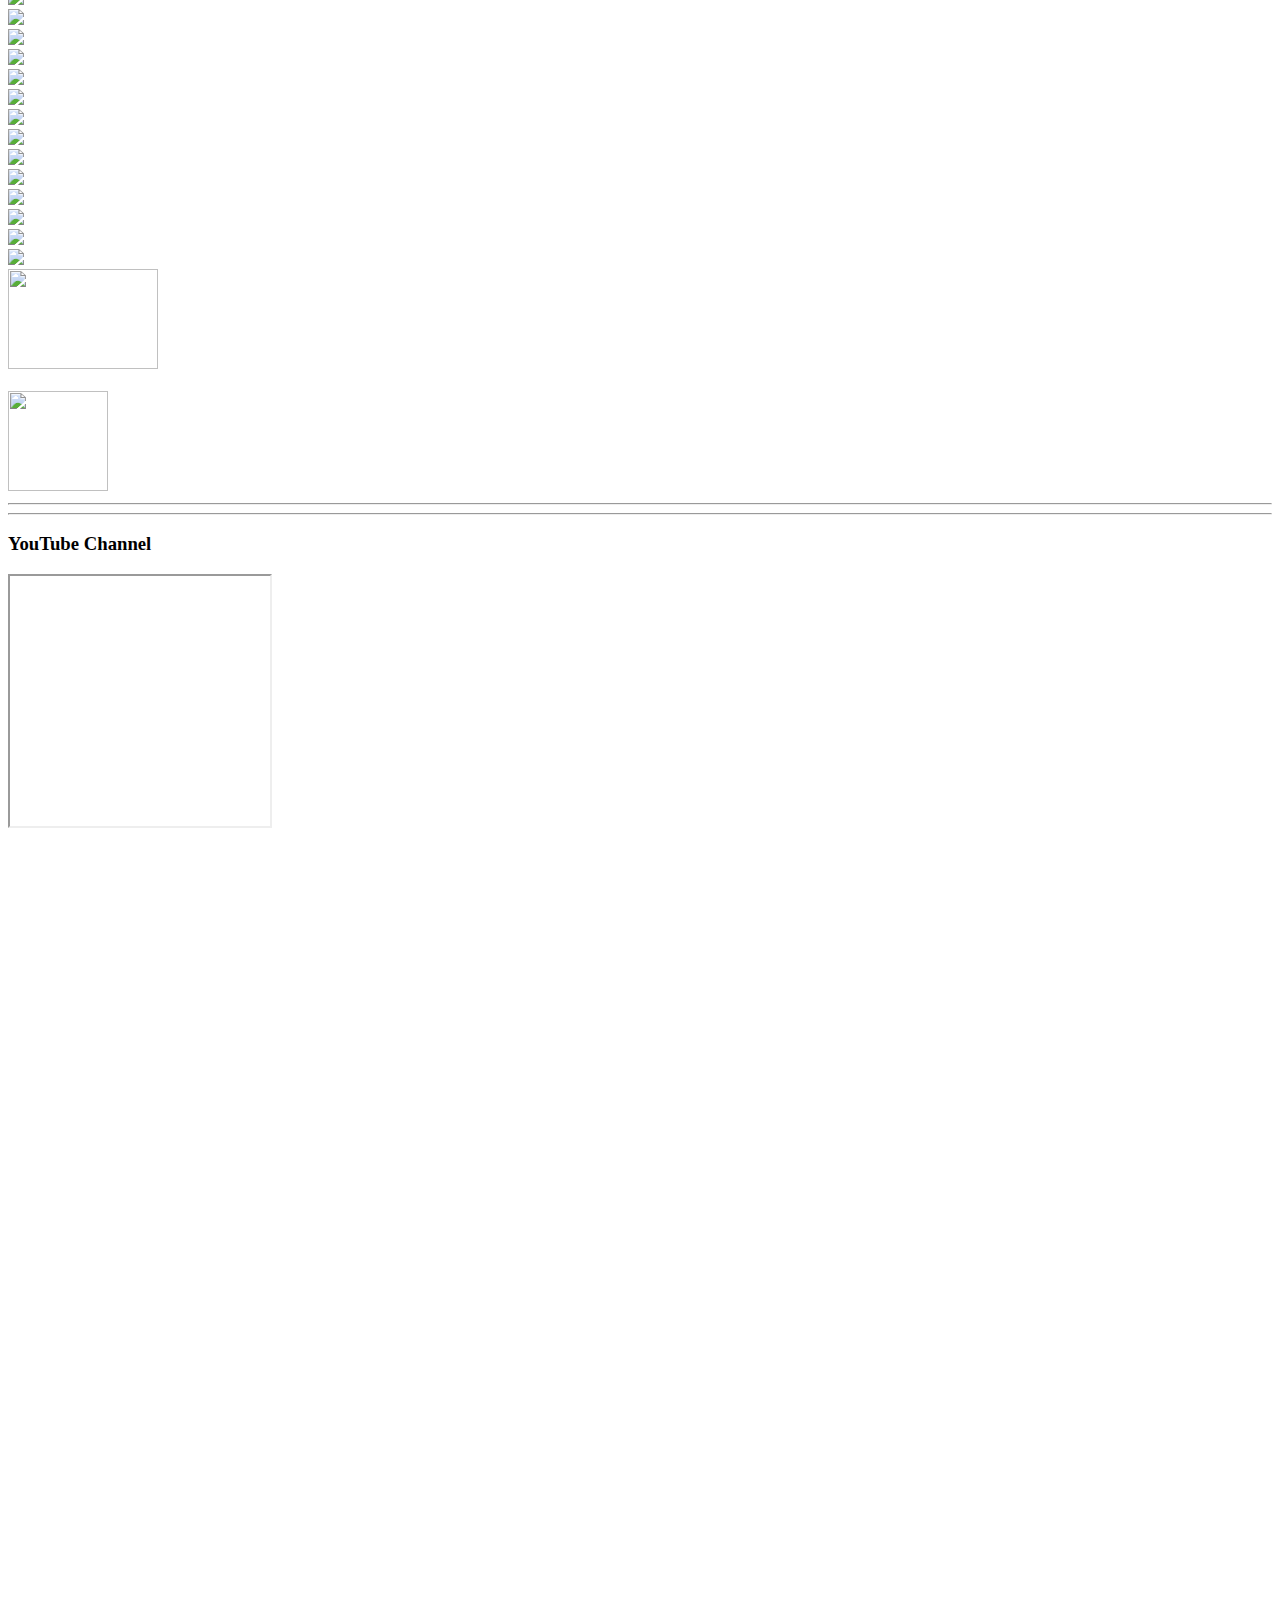
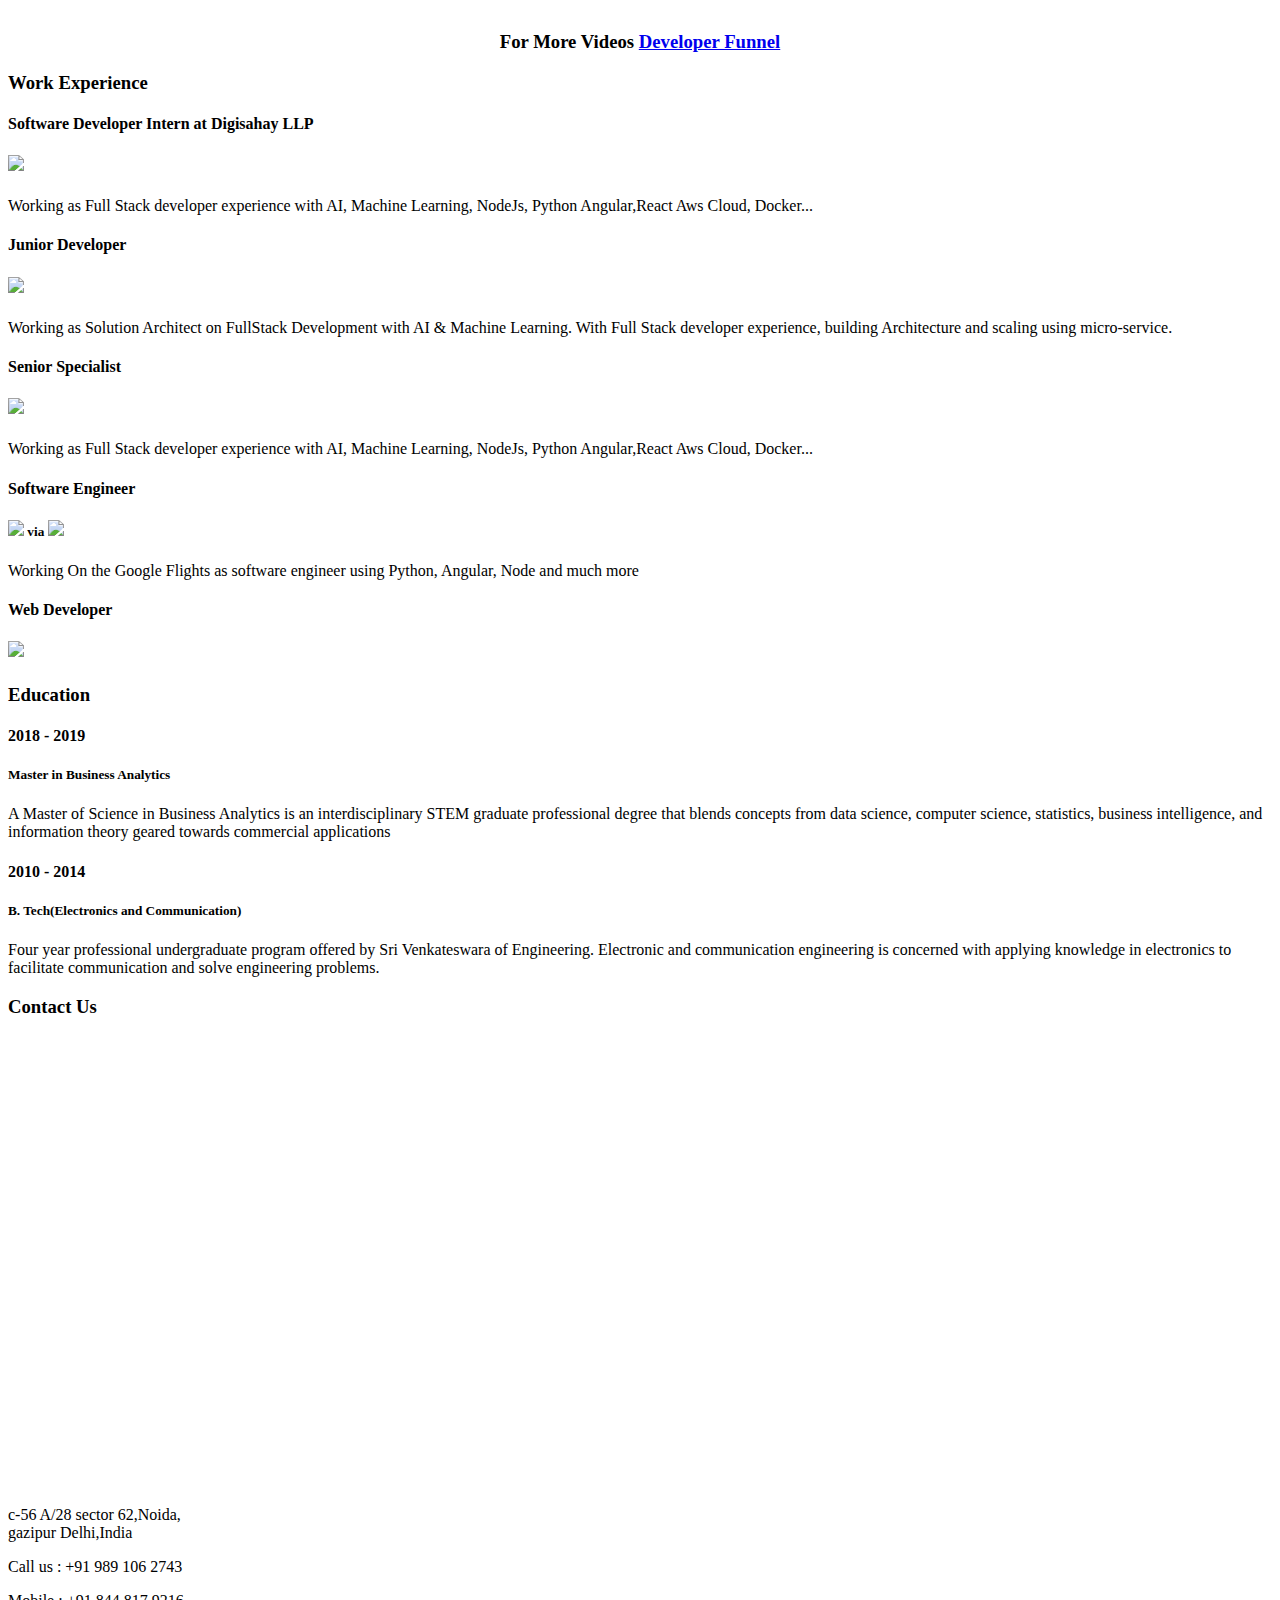
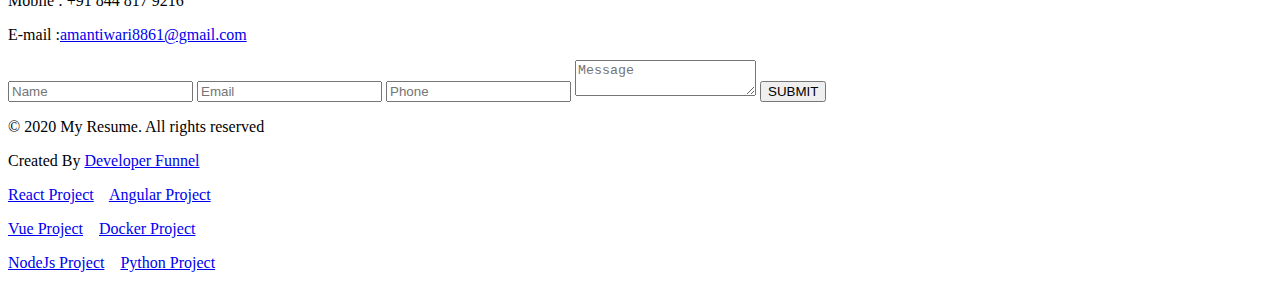
==== commit 9e3270a7: "added mediaquery" ====
--- a/index.html
+++ b/index.html
@@ -365,7 +365,7 @@
 					<div class="address-right">
 						<p>Call us : +91 989 106 2743</p>
 						<p>Mobile : +91 844 817 9216</p>
-						<p>E-mail : <a href="mailto:amantiwari8861@gmail.com">amantiwari8861@gmail.com</a></p>
+						<p>E-mail :<a href="mailto:amantiwari8861@gmail.com">amantiwari8861@gmail.com</a></p>
 					</div>
 					<div class="clearfix"></div>
 					<div class="contact-form">
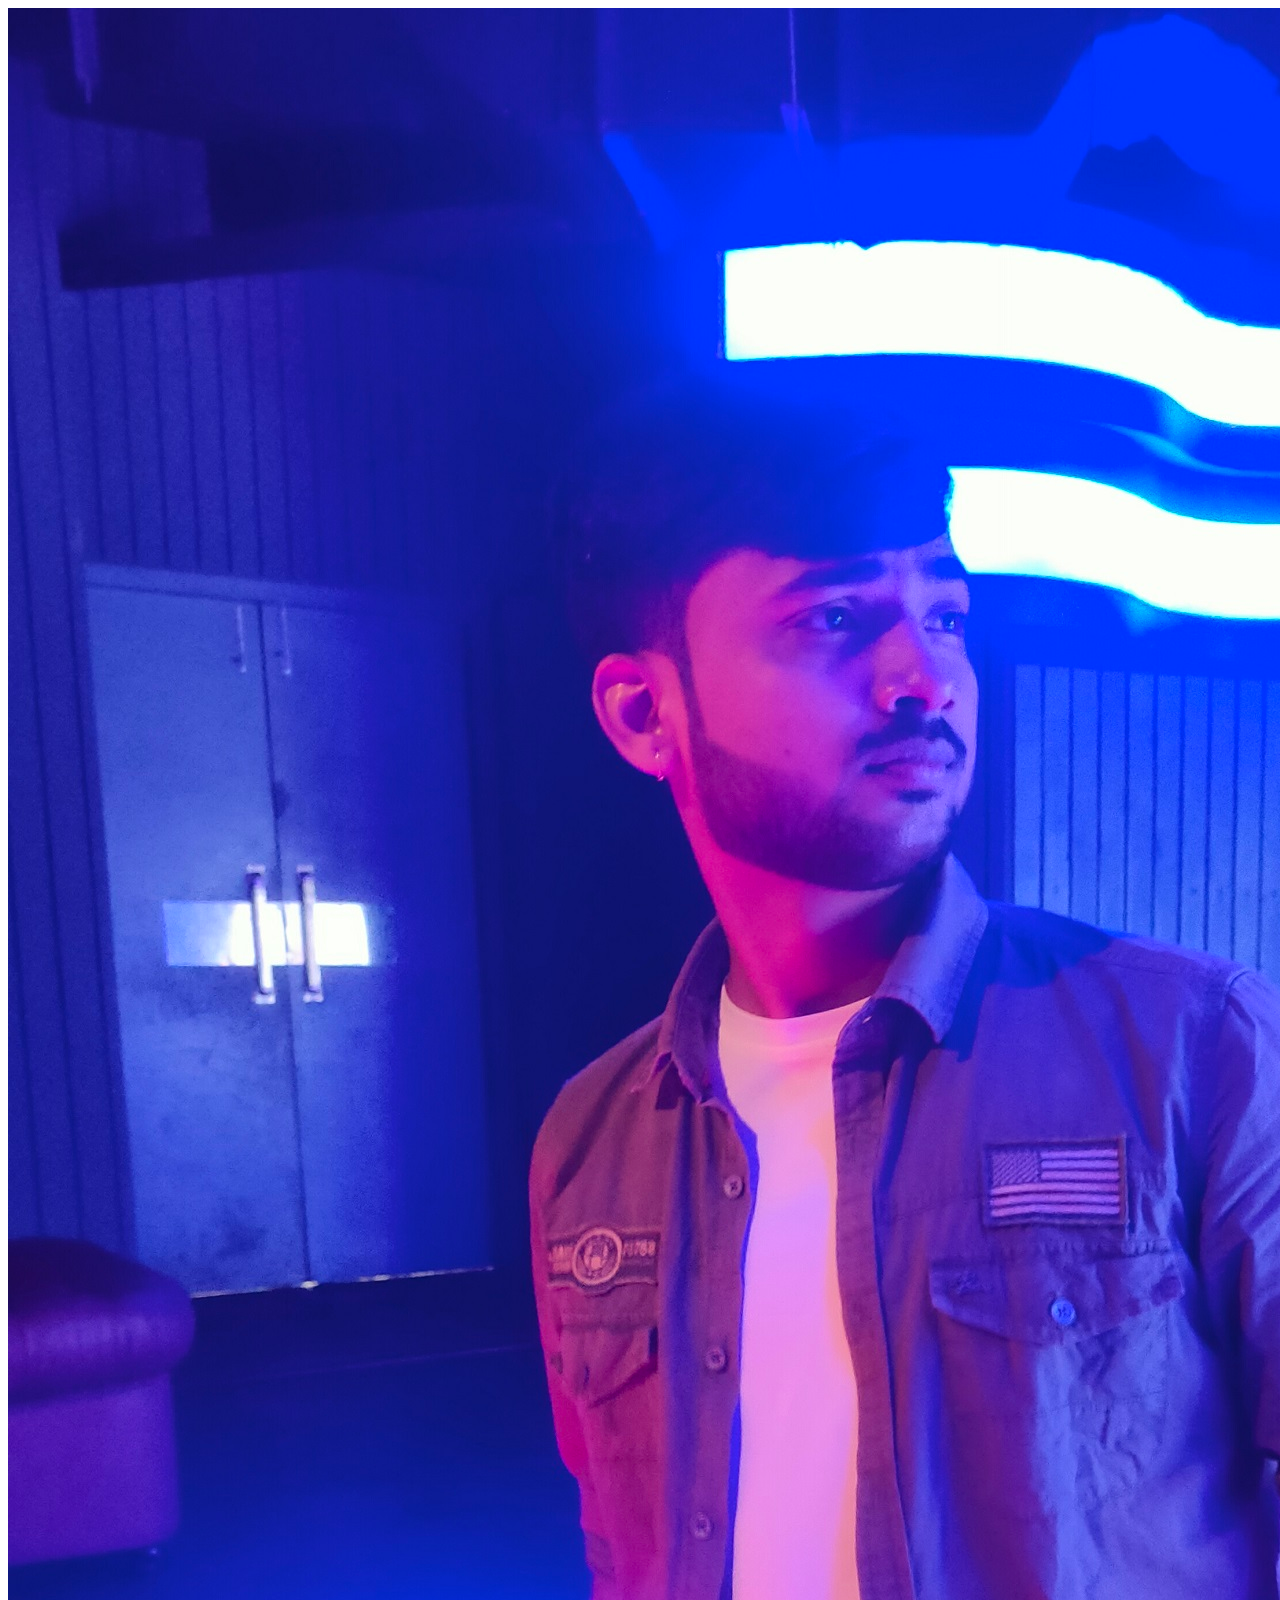
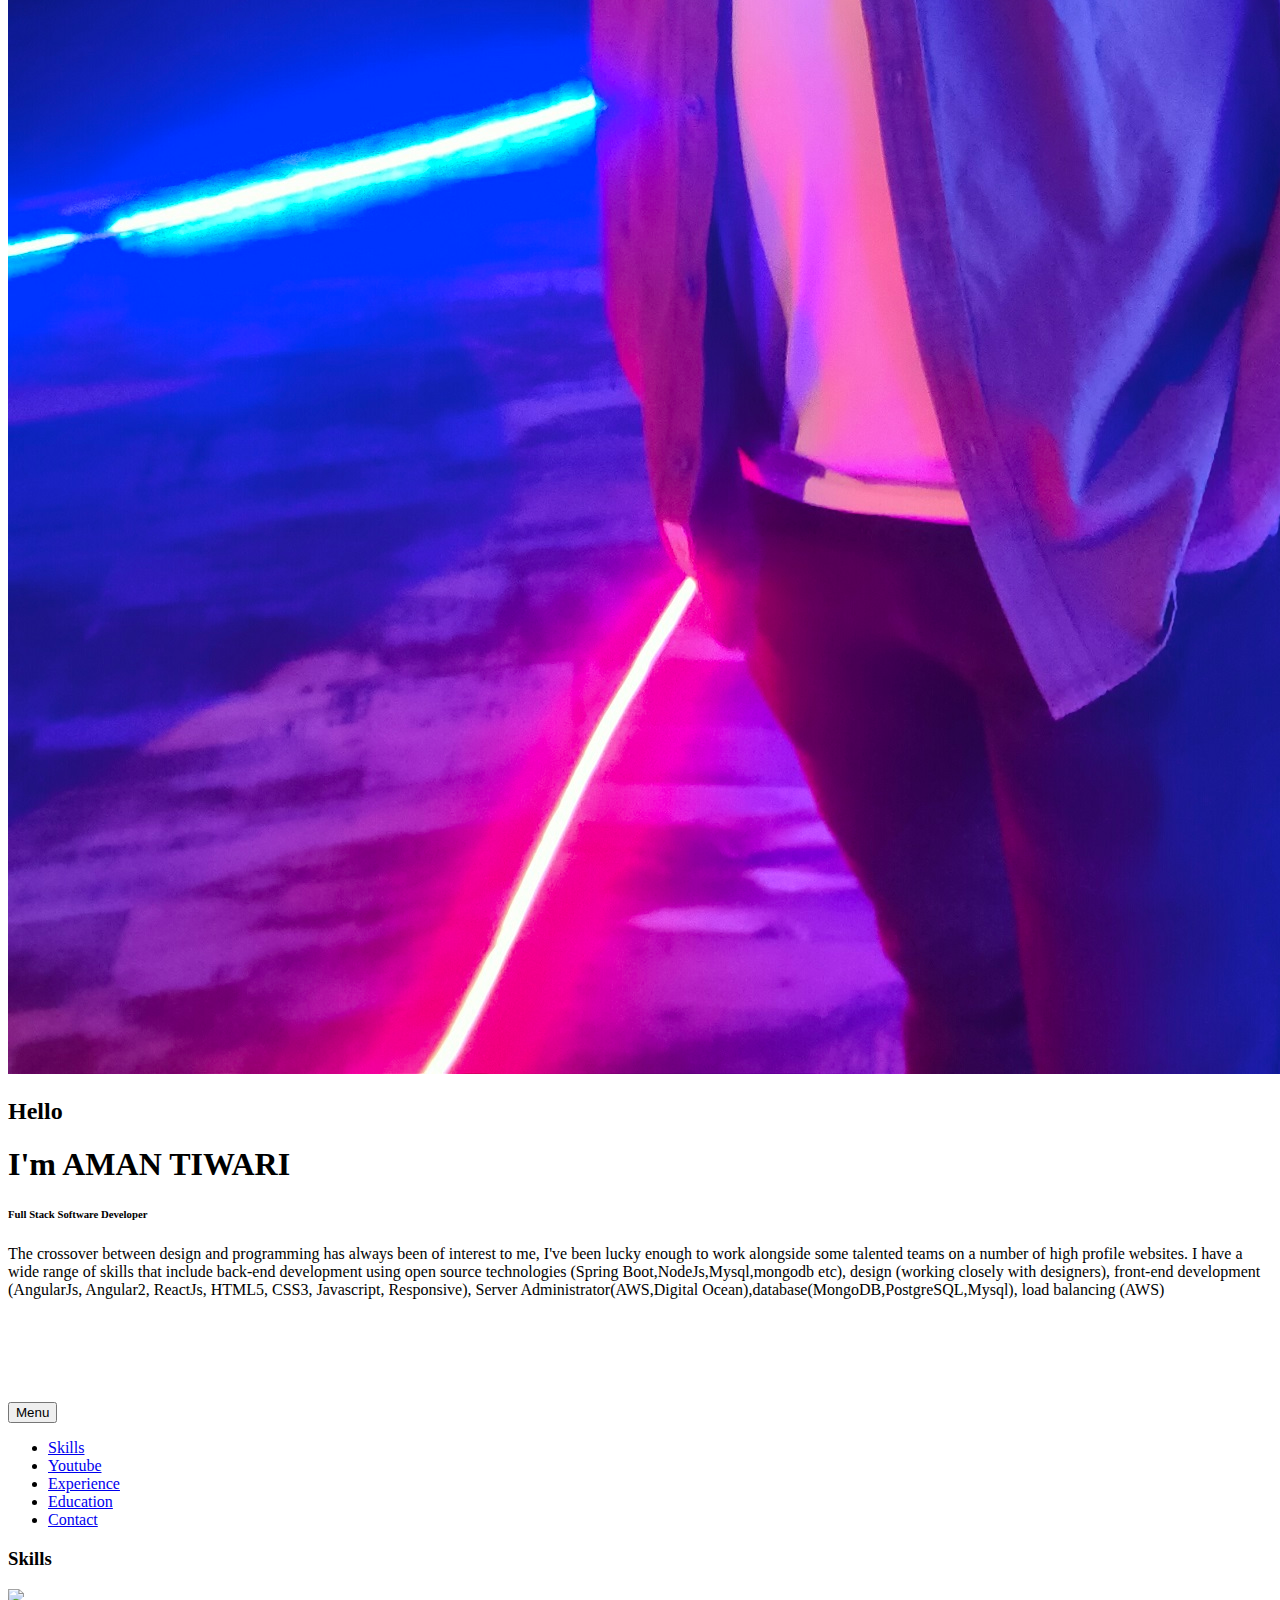
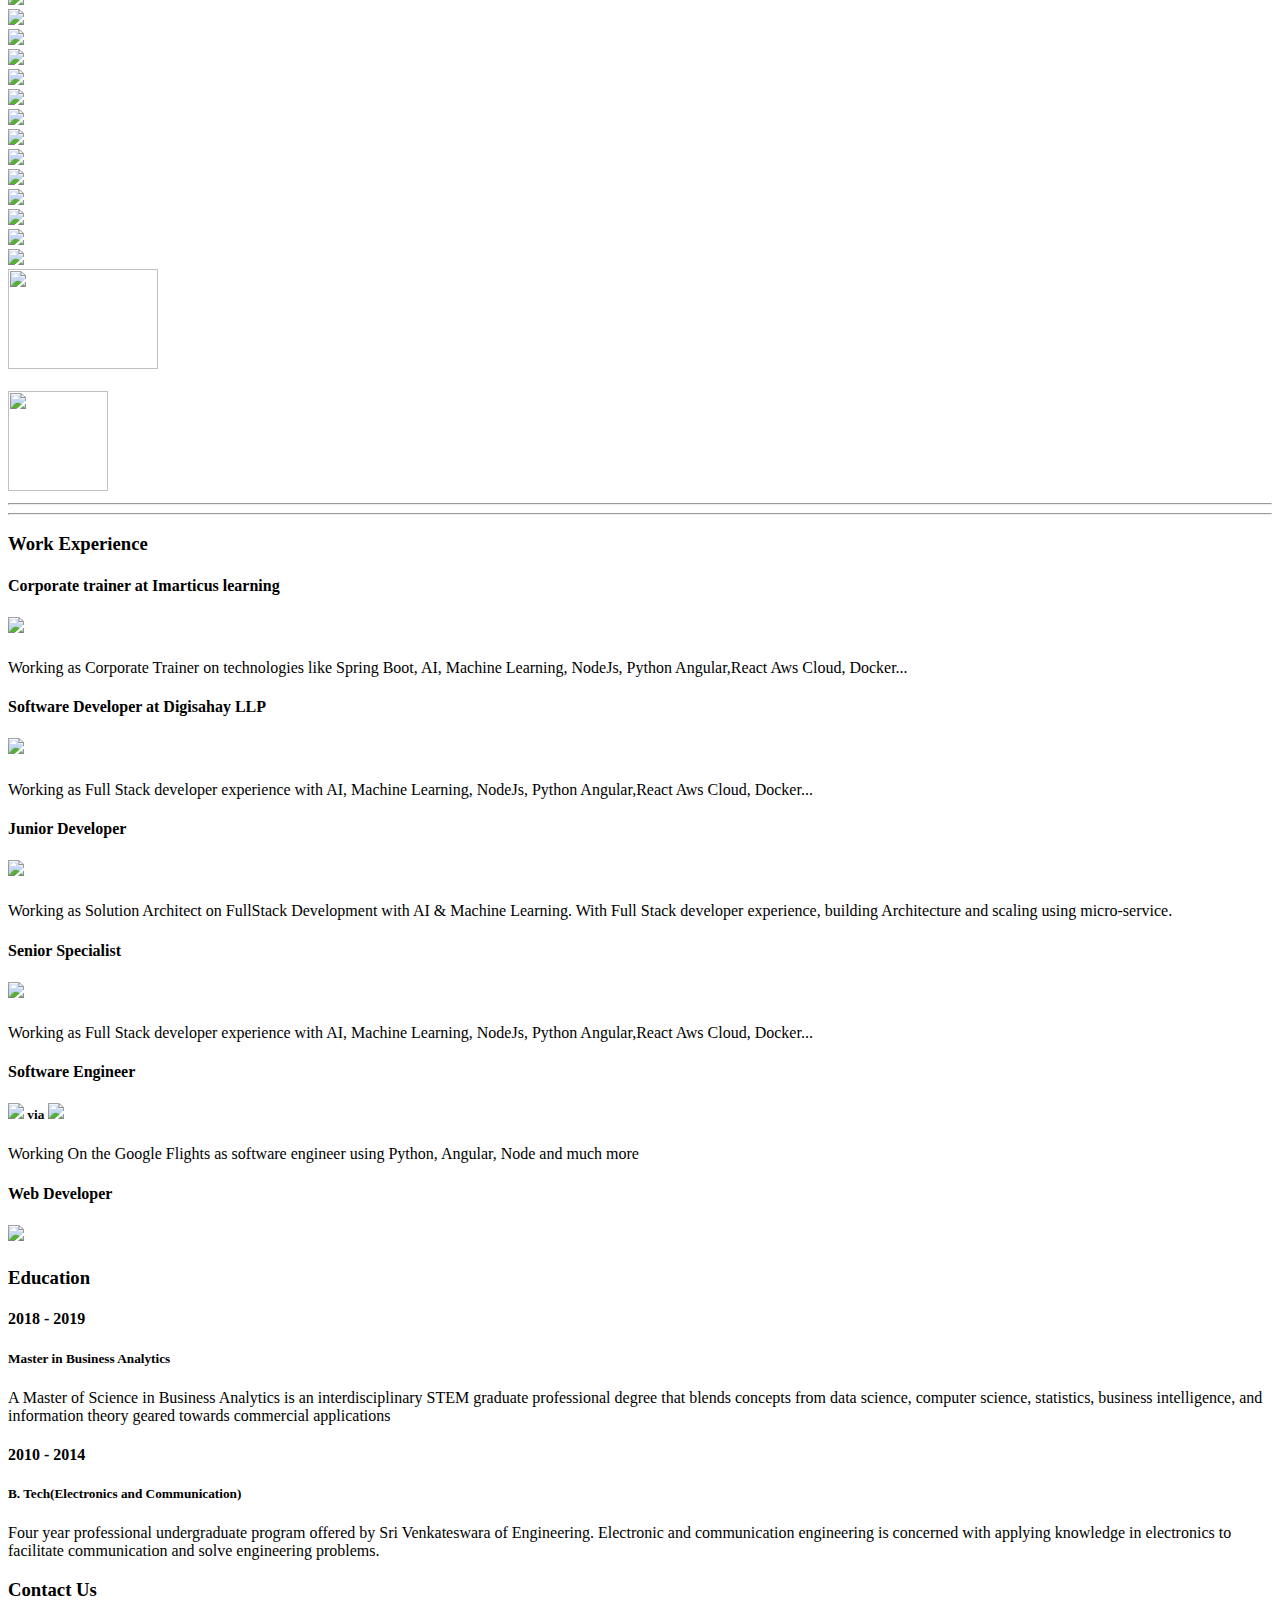
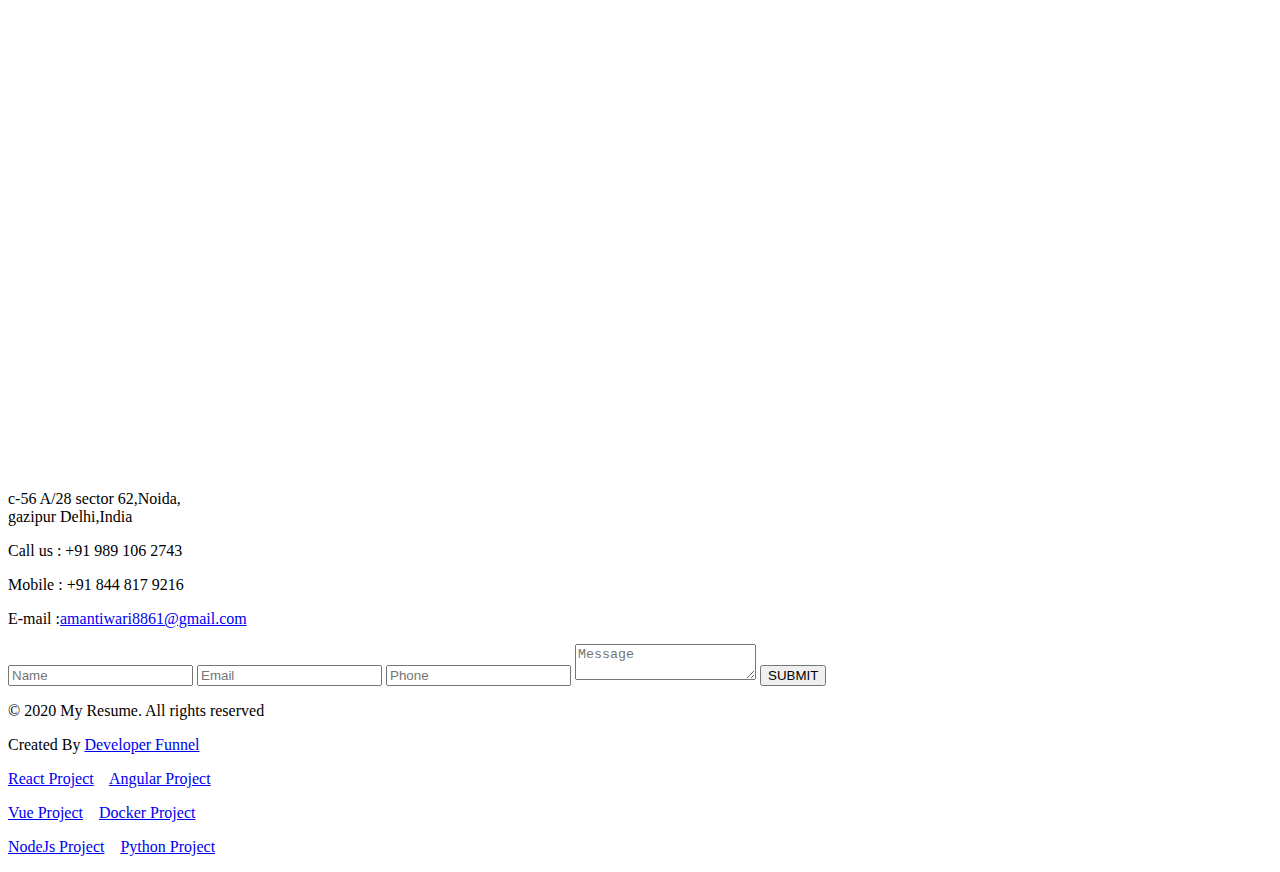
==== commit 29cfbd66: "added work section" ====
--- a/index.html
+++ b/index.html
@@ -5,15 +5,14 @@
 	<meta name="viewport" content="width=device-width, initial-scale=1">
 	<meta http-equiv="Content-Type" content="text/html; charset=utf-8" />
 	<meta name="description"
-		content="Full Stack Developer with 8+ Years Experience in Technologies Like Angular7, React, MEAN & MERN Stack, TypeScript, Node, JavaScript, AWS, devops and many more" />
-
-	<meta name="keywords" content="Aman Tiwari, amantiwari, AMAN TIWARI,amantiwari8861,Amantiwari8861, developer, experince, docker, noida, gurgaon, modi, bjp,DeveloperFunnel,Developer Funnel,
-artificial intelligence, machine learning, AWS, Angular7, React, Mean, Mern, MongoDb, Python, Php, accenture, ibm, facebook, youtube, netflix, new year, 2019, holidays, elections, olympics, Apple
-	SmartPhone Compatible web template, free WebDesigns for Nokia, Samsung, LG, SonyEricsson, Motorola web design" />
+		content="Full Stack Developer with 3+ Years Experience in Technologies Like Spring,Spring Boot,Hibernate,All Major Databases,Artificial intelligence,Angular13, React, MEAN & MERN Stack, TypeScript, Node, JavaScript, AWS, devops and many more" />
+
+	<meta name="keywords" content="Aman Tiwari, amantiwari,iamandroid.in,iamandroid, AMAN TIWARI,amantiwari8861,Amantiwari8861, developer, experince, docker, noida, gurgaon, modi, bjp,DeveloperFunnel,Developer Funnel,
+artificial intelligence, machine learning, AWS, Angular13, React, Mean, Mern, MongoDb, Python, " />
 	<script
 		type="application/x-javascript"> addEventListener("load", function() { setTimeout(hideURLbar, 0); }, false); function hideURLbar(){ window.scrollTo(0,1); } </script>
 	<!--mobile apps-->
-	<!--Custom Theme files-->
+	<!--Custom CSS files-->
 	<link href="css/bootstrap.css" type="text/css" rel="stylesheet" media="all">
 	<link href="css/style.css" type="text/css" rel="stylesheet" media="all">
 	<link rel="stylesheet" href="css/swipebox.css">
@@ -58,11 +57,11 @@
 					<p>The crossover between design and programming has always been of interest to me, I've been lucky
 						enough to work alongside
 						some talented teams on a number of high profile websites. I have a wide range of skills
-						that include back-end development using open source technologies (NodeJs, PHP),
+						that include back-end development using open source technologies (Spring Boot,NodeJs,Mysql,mongodb etc),
 						design (working closely with designers), front-end development (AngularJs, Angular2, ReactJs,
-						HTML5, CSS3, Javascript, Responsive, UX),
-						Server Administrator(AWS, IBM, Azure),database(MongoDB,cassendra,Mysql),
-						load balancing (Varnish and Memcached)</p>
+						HTML5, CSS3, Javascript, Responsive),
+						Server Administrator(AWS,Digital Ocean),database(MongoDB,PostgreSQL,Mysql),
+						load balancing (AWS)</p>
 					<br />
 					<p>
 						<a href="https://www.facebook.com/amantiwari8861" target="_blank">
@@ -197,7 +196,7 @@
 	</div>
 	<hr>
 	<hr />
-	<h3 class="title">YouTube Channel</h3>
+	<!-- <h3 class="title">YouTube Channel</h3>
 	<div id="youtube">
 		<div class="container">
 			<div class="row">
@@ -235,14 +234,28 @@
 			</div>
 
 		</div>
-	</div>
+	</div> -->
 	<!--Work Experience-->
 	<div id="work" class="education">
 		<div class="container">
 			<h3 class="title">Work Experience</h3>
 			<div class="work-info">
 				<div class="col-md-6 work-right work-right2">
-					<h4>Software Developer Intern at Digisahay LLP</h4>
+					<h4>Corporate trainer at Imarticus learning</h4>
+				</div>
+				<div class="col-md-6 work-left work-left2">
+					<h5 style="border:none"> <img src="images/amex.png" /> <span
+							class="glyphicon glyphicon-education"></span></h5>
+					<p>Working as Corporate Trainer on technologies like Spring Boot,
+						AI, Machine Learning, NodeJs, Python Angular,React
+						Aws Cloud, Docker...
+					</p>
+				</div>
+				<div class="clearfix"> </div>
+			</div>
+			<div class="work-info">
+				<div class="col-md-6 work-right work-right2">
+					<h4>Software Developer at Digisahay LLP</h4>
 				</div>
 				<div class="col-md-6 work-left work-left2">
 					<h5 style="border:none"> <img src="images/amex.png" /> <span
